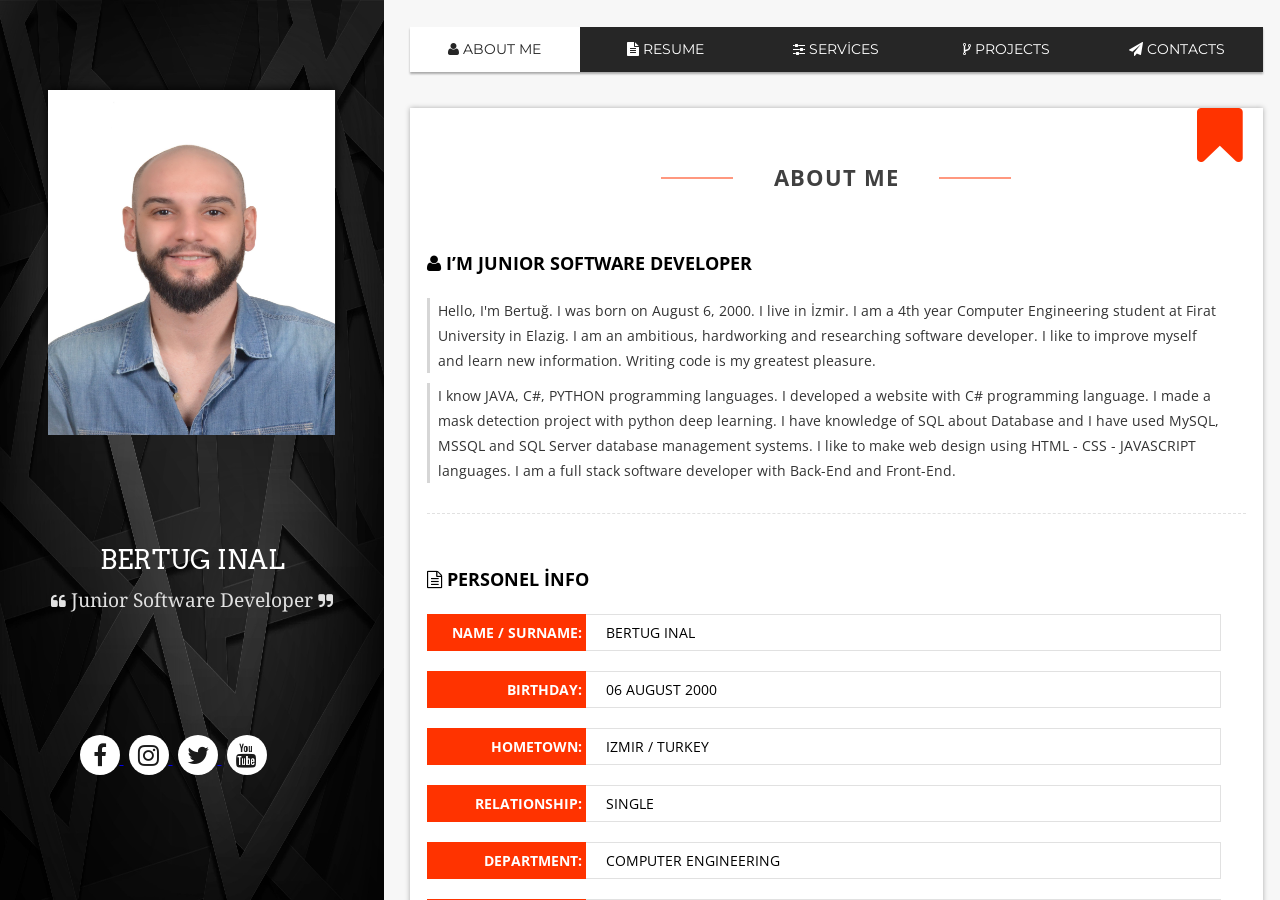
==== index.html @ f88b11f4 "Update index.html" ====
<!doctype html>
<html>
<head>
<meta name="viewport" content="width=device-width, initial-scale=1, maximum-scale=1" />
<meta charset="utf-8">
<title>.:: Bertuğ INAL ::.</title>
<link rel="stylesheet" type="text/css" href="css/reset.css">
<link rel="stylesheet" type="text/css" href="css/style.css">
<link rel="stylesheet" type="text/css" href="font/font-awesome-4.6.3/css/font-awesome.min.css">
<link href="https://fonts.googleapis.com/css?family=Arvo|Droid+Serif" rel="stylesheet">
<link href="https://fonts.googleapis.com/css?family=Montserrat|Open+Sans" rel="stylesheet">
<script src="js/jquery.js"></script>
<script src="js/tab.js"></script>
</head>
<body>
    
	<div id="left-screen">
    	<div class="left-rows1">
        	<div class="image">
            	<a href="https://github.com/bertuginal"><img src="img/bertuginal.JPG" alt="coder" width="99.5%" height="138%"></a>
                <div class="border-1"></div>
                <div class="border-2"></div>
                <div class="border-3"></div>
                <div class="border-4"></div>
            </div><!--image-->
        </div><!--left-rows1-->
        <div class="left-rows2">
        	<h1>BERTUG INAL</h1>
            <p><i class="fa fa-quote-left"></i> Junior Software Developer <i class="fa fa-quote-right"></i></p>
        </div><!--left-rows2-->
        
        <div class="left-rows3">
            <div class="social-center">
                <a target="_blank" href="https://www.facebook.com/bertug.inal.5"><i class="fa fa-facebook" aria-hidden="true" ></i> </a> 
                
                <a target="_blank" href="https://www.instagram.com/bertug_inal/"><i class="fa fa-instagram" aria-hidden="true" ></i> </a>
                
                <a target="_blank" href="https://twitter.com/bertug_inall?t=discDI9d6z6DDh65wDbqyg&s=08"><i class="fa fa-twitter" aria-hidden="true" ></i> </a>
                
                <a target="_blank" href="https://www.youtube.com/channel/UChsLvmuSIuTyA_w_Bscz9mQ"><i class="fa fa-youtube" aria-hidden="true" ></i> </a> 
                
            </div>
        </div><!--left-rows3-->
        
    </div><!--left-screen-->
    <div id="right-screen">
        <div class="tab-menu">
            <a href="#" title=""><i class="fa fa-user"></i> ABOUT ME</a>
            <a href="#" title=""><i class="fa fa-file-text"></i> RESUME</a>
            <a href="#" title=""><i class="fa fa-sliders"></i> SERVİCES</a>
            <a href="#" title=""><i class="fa fa-code-fork"></i> PROJECTS</a>
            <a href="#" title=""><i class="fa fa-paper-plane"></i> CONTACTS</a>
        </div><!--tab-menu-->
    	<div class="right-content">
        	<div id="tab-menu">
            
<!--*******************ABOUT ME***************************-->
                <div class="tabmenuContent">
                	<i class="fa fa-bookmark"></i>
                	<div class="about-title">
                    	<h1>ABOUT ME</h1>
                    </div><!--about-title-->
                    <div class="about-content">
                    	<div class="about-info">
                            <span><i class="fa fa-user"></i> I’M JUNIOR SOFTWARE DEVELOPER</span>
                            <p>Hello, I'm Bertuğ. I was born on August 6, 2000. I live in İzmir. I am a 4th year Computer Engineering student at Firat University in Elazig. I am an ambitious, hardworking and researching software developer. I like to improve myself and learn new information. Writing code is my greatest pleasure.</p>
                            
                            <p>I know JAVA, C#, PYTHON programming languages. I developed a website with C# programming language. I made a mask detection project with python deep learning. I have knowledge of SQL about Database and I have used MySQL, MSSQL and SQL Server database management systems. I like to make web design using HTML - CSS - JAVASCRIPT languages. I am a full stack software developer with Back-End and Front-End. </p>
						</div><!--about-info-->
                        
                        <div class="about-personel-info">
                        	<div class="personel-info">
                            	<span><i class="fa fa-file-text-o"></i> PERSONEL İNFO</span>
                            </div><!--personel-info-->
                            <div class="personel-table">
                                <table>
                                    <tr>
                                        <td>NAME / SURNAME:</td>
                                        <td>BERTUG INAL</td>
                                    </tr>
                                </table>
                                <table>
                                    <tr>
                                        <td>BIRTHDAY:</td>
                                        <td>06 AUGUST 2000</td>
                                    </tr>
                                </table>
                                <table>
                                    <tr>
                                        <td>HOMETOWN:</td>
                                        <td>IZMIR / TURKEY</td>
                                    </tr>
                                </table>
                                <table>
                                    <tr>
                                        <td>RELATIONSHIP:</td>
                                        <td>SINGLE</td>
                                    </tr>
                                </table>
                                <table>
                                    <tr>
                                        <td>DEPARTMENT:</td>
                                        <td>COMPUTER ENGINEERING</td>
                                    </tr>
                                </table>
                                <table>
                                     <tr>
                                        <td>NATIONALITY:</td>
                                        <td>T.C.</td>
                                    </tr>
                                </table>
                                <table>
                                    <tr>
                                        <td>MILITARY STATUS:</td>
                                        <td>DELAYED - 01/02/2028</td>
                                    </tr>
                                </table>
                            </div><!--personel-table-->
                        </div><!--about-personel-info-->
                        <div class="mySkills">
                        	<span><i class="fa fa-diamond"></i> MY SKILLS</span>
                            <ul>
                            	<li>JAVA
                                	<div class="skill">
                                    	<div class="skills-bg"></div>
                                    </div><!--skill1-->
                                </li>
                                
                                <li>ASP.NET CORE MVC - C#
                                <div class="skill">
                                    <div class="skills-bg2"></div>
                                    </div>
                                </li>
                                
                                <li>PYTHON
                                	<div class="skill">
                                    	<div class="skills-bg3"></div>
                                    </div><!--skill1-->
                                </li>
                                
                                <li>HTML - CSS - JAVASCRIPT
                                	<div class="skill">
                                    	<div class="skills-bg4"></div>
                                    </div><!--skill1-->
                                </li>
                                
                                <li>MSSQL - MYSQL - FIREBASE
                                	<div class="skill">
                                    	<div class="skills-bg5"></div>
                                    </div><!--skill1-->
                                </li>
                                <li>PHP
                                	<div class="skill">
                                    	<div class="skills-bg6"></div>
                                    </div><!--skill1-->
                                </li>
                                <li>UNITY 3D
                                	<div class="skill">
                                    	<div class="skills-bg7"></div>
                                    </div><!--skill1-->
                                </li>
                                <li>ANDROID
                                	<div class="skill">
                                    	<div class="skills-bg8"></div>
                                    </div><!--skill1-->
                                </li>
                                
                            </ul>
                        </div><!--mySkills-->
                        
                        <div class="myStats">
                        	<span><i class="fa fa-check-square-o"></i> MY STATS</span>
                            <div class="mystats-item">
                            	<i class="fa fa-thumbs-up"></i>
                                <span><b>10+</b> <br />
								projects done</span>
                            </div><!--mystats-item-->
                            <div class="mystats-item">
                            	<i class="fa fa-desktop"></i>
                                <span><b>150+</b> <br />
								hours coding</span>
                            </div><!--mystats-item-->
                            <div class="mystats-item">
                            	<i class="fa fa-code"></i>
                                <span><b>20+</b> <br />
								framework</span>
                            </div><!--mystats-item-->
                            <div class="mystats-item">
                            	<i class="fa fa-heart"></i>
                                <span><b style="font-size: 30px">∞</b> <br />
								good ideas</span>
                            </div><!--mystats-item-->
                        </div><!--myStats-->
                    </div><!--about-content-->
                </div><!--tabmenuContent 1-->
<!--*******************ABOUT ME***************************-->

<!--*******************RESUME*****************************--> 
                <div class="tabmenuContent">
                	<i class="fa fa-bookmark"></i>
                    <div class="about-title">
                    	<h1>RESUME</h1>
                    </div><!--about-title-->
                    <div class="resume-content">
                    	<div class="about-info-page">
                            <p>Currently, I'm  a 4th year Computer Engineering student at Firat University in Elazig. I will graduate in June 2022. After graduation, I want to work in a full stack company. </p> 
						</div><!--about-info-->
                        
                    	<span class="education-title">EDUCATION</span>
                    	<div class="resume-left-line">
                            <div class="article">
                            	<div class="resume-left-icon">
                            		<i class="fa fa-graduation-cap"></i>
                           		</div><!--resume-left-icon-->
                            	<h4>FIRAT UNIVERSITY</h4>
                                <span>2018 - 2022</span>
                                <p>I'm 4th years Computer Engineering student.</p>
                            </div><!--article-->
                            
                            <div class="article">
                            	<div class="resume-left-icon">
                            		<i class="fa fa-graduation-cap"></i>
                           		</div><!--resume-left-icon-->
                            	<h4>SINAV EDUVATIONAL INSTITUTIONS EDUCATIONAL HIGH SCHOOL</h4>
                                <span>2014 - 2018</span>
                                <p>I graduated from Sinav Educational Institutions High School.</p>
                            </div><!--article-->                         
                        </div><!--resume-left-line-->
                    </div><!--resume-content-->
                    
                    
                    <div class="resume-content">
                    	<span class="education-title">WORK EXPERIENCE</span>
                    	<div class="resume-left-line">
                            <div class="article">
                            	<div class="resume-left-icon">
                            		<i class="fa fa-briefcase"></i>
                           		</div><!--resume-left-icon-->
                            	<h4>MONOVI INFORMATION TECHNOLOGIES</h4>
                                <span>2021 - 2022</span>
                                <p>I was back-end software development on Asp.Net Core MVC technologies and MSSQL database management, front-end software development internship on HTML, CSS, JavaScript technologies at Monovi Information Technology. I created an education site called Incudemy.</p>
                            </div><!--article-->
			</div><!--resume-left-line-->
				
			<div class="resume-left-line">
			    <div class="article">
				<div class="resume-left-icon">
                            		<i class="fa fa-briefcase"></i>
                           		</div><!--resume-left-icon-->
                            	<h4>PORTAKAL</h4>
                                <span>2022 - 2023</span>
                                <p>Web site designer and SEO</p>
                            </div><!--article-->
                        </div><!--resume-left-line-->
                
                    <div class="mySkills">
                    	<span class="education-title">FOREIGN LANGUAGE</span>
                    	<div class="resume-left-line">
                            <div class="article">
                            	<div class="resume-left-icon">
                            		<i class="fa fa-language"></i>
                           		</div><!--resume-left-icon-->
                            	<ul>
                            	<li>TURKISH
                                	<div class="skill">
                                    	<div class="skills-bg9"></div>
                                    </div><!--skill1-->
                                </li>
                                  </ul>  
                            </div><!--article-->
                            <div class="article">
                            	<div class="resume-left-icon">
                            		<i class="fa fa-language"></i>
                           		</div><!--resume-left-icon-->
                            	<ul>
                            	<li>ENGLISH
                                	<div class="skill">
                                    	<div class="skills-bg10"></div>
                                    </div><!--skill1-->
                                </li>
                                  </ul>  
                            </div><!--article-->
                            
                            <div class="article">
                            	<div class="resume-left-icon">
                            		<i class="fa fa-language"></i>
                           		</div><!--resume-left-icon-->
                            	<ul>
                            	<li>GERMAN
                                	<div class="skill">
                                    	<div class="skills-bg11"></div>
                                    </div><!--skill1-->
                                </li>
                                  </ul>  
                            </div><!--article-->
                        </div><!--resume-left-line-->
                    </div><!--resume-content-->
                </div> 
            </div><!--tabmenuContent 2-->
<!--*******************RESUME*****************************-->               
 
<!--*******************SERVİCES***************************-->              
                <div class="tabmenuContent">
                	<i class="fa fa-bookmark"></i>
                    <div class="about-title">
                    	<h1>SERVICES</h1>
                    </div><!--about-title-->
                    <div class="resume-content">
                        <div class="about-info-page">
                                <p>The Services section shows the areas where I am interested in software, where I have worked and where I have developed projects.</p>
                            </div><!--about-info-->
                        
                        <div class="all-my-skill-items">
                            <br><br>
                            	<i class="fa fa-code" aria-hidden="true"></i>
                                <span>BACK-END DEVELOPER</span>
                            </div><!--all-my-skill-items-->
                        
                            <div class="all-my-skill-items">
                                <br><br>
                            	<i class="fa fa-html5" aria-hidden="true"></i>
                                <span>FRONT-END DEVELOPER</span>
                            </div><!--all-my-skill-items-->
                        
                            <div class="all-my-skill-items">
                                <br><br>
                            	<i class="fa fa-mobile" aria-hidden="true"></i>
                                <span>MOBILE APPLICATION</span>
                            </div><!--all-my-skill-items-->
                        
                            <div class="all-my-skill-items">
                                <br><br>
                            	<i class="fa fa-gamepad" aria-hidden="true"></i>
                                <span>GAME DEVELOPER</span>
                            </div><!--all-my-skill-items-->
                        
                            <div class="all-my-skill-items">
                                <br><br>
                            	<i class="fa fa-pie-chart" aria-hidden="true"></i>
                                <span>DATABASE MANAGEMENT</span>
                            </div><!--all-my-skill-items-->
                        
                            <div class="all-my-skill-items">
                                <br><br>
                            	<i class="fa fa-eye" aria-hidden="true"></i>
                                <span>MODEL DESIGN</span>
                            </div><!--all-my-skill-items-->
                        
                        </div><!--resume-content-->
                </div><!--tabmenuContent 3-->
<!--*******************SERVİCES***************************-->

<!--*******************PORTFOLİO**************************-->
                <div class="tabmenuContent">
               		<i class="fa fa-bookmark"></i>
                    <div class="about-title">
                    	<h1>PROJECTS</h1>
                    </div><!--about-title-->
                    <div class="resume-content">
                        <div class="about-info-page">
                                <p>All the projects I have done and developed are here. You can reach the GitHub link of my project by clicking the "LIVE DEMO" button. (under construction)</p>
                            </div><!--about-info-->
                        
                        <div class="portfolio-t-container">
                            <span class="portfolio-title">
                            	<i class="fa fa-code-fork"></i> DEEP LEARNING</span>
                            </div><!--portfolio-t-container-->
							<div class="port-applications">
                            	<div class="port-image">
                               		 <img src="img/Face-mask.gif" width="50" height="50" alt="web application">
                                     <div class="tags-1">#python</div><!--tags-1-->
                                     <div class="tags-2">#opencv</div><!--tags-2-->
                                     <div class="tags-3">#deep-learning</div><!--tags-3-->
                                </div><!--port-image-->
                                <div class="port-title">
                                	<h6>FACE MASK DETECTION</h6>
                                    <p>Face Mask Detection System using the concept of Deep Learning with OpenCV, Keras/TensorFlow to detect face masks in static images and real-time video streams.</p>
                                </div><!--port-title-->
                                <div class="port-bottom">
                                 <a href="https://github.com/bertuginal/Face-Mask-Detection">LIVE DEMO</a>
                                </div><!--port-bottom-->
                            </div><!--port-applications-->
                        
                        <div class="port-applications">
                            	<div class="port-image">
                               		 <img src="img/mobile-applications-1.jpg" width="50" height="100" alt="web application">
                                    <div class="tags-1">#ios</div><!--tags-1-->
                                     <div class="tags-2">#android</div><!--tags-2-->
                                     <div class="tags-3">#events</div><!--tags-3--> 
                                </div><!--port-image-->
                                <div class="port-title">
                                	<h6>NAME PROJECT</h6>
                                    <p>Lorem ipsum dolor sit amet, consectetur adipisicing elit. Dolore, consectetur, assumenda fugiat odit illo unde eum aspernatur harum doloribus recusandae.</p>
                                </div><!--port-title-->
                                <div class="port-bottom">
                                 <a href="#">LIVE DEMO</a>
                                </div><!--port-bottom-->
                            </div><!--port-applications-->
                        
                        <div class="portfolio-t-container">
                            <span class="portfolio-title">
                            	<i class="fa fa-globe"></i> WEB APPLICATION</span>
                            </div><!--portfolio-t-container-->
                            <div class="port-applications">
                            	<div class="port-image">
                               		 <img src="img/Incudemy-User-Register-Page.gif" width="50" height="50" alt="web application">
                                     <div class="tags-1">#C-Sharp</div><!--tags-1-->
                                     <div class="tags-2">#MySQL</div><!--tags-2-->
                                     <div class="tags-3">#Asp.Net Core MVC</div><!--tags-3-->
                                </div><!--port-image-->
                                <div class="port-title">
                                	<h6>INCUDEMY TRAINING USER REGISTER PAGE</h6>
                                    <p>It is a user registration page made using Asp.Net Core MVC and MySQL technologies, allowing users to register as an Instructor or Incudemist on the Incudemy education site.</p>
                                </div><!--port-title-->
                                <div class="port-bottom">
                                 <a href="https://github.com/bertuginal/Monovi-Incudemy-Register-Page">LIVE DEMO</a>
                                </div><!--port-bottom-->
                            </div><!--port-applications-->
                        
                            <div class="port-applications">
                            	<div class="port-image">
                               		 <img src="img/Carboon-Rent-A-Car.gif" width="50" height="100" alt="web application">
                                    <div class="tags-1">#Firebase</div><!--tags-1-->
                                     <div class="tags-2">#website</div><!--tags-2-->
                                     <div class="tags-3">#html-css-js</div><!--tags-3--> 
                                </div><!--port-image-->
                                <div class="port-title">
                                	<h6>CARBOON RENT A CAR WEBSITE</h6>
                                    <p>It is a site made by using Firebase database management system and HTML-CSS-JavaScript technologies, allowing customers to rent any vehicle they want.</p>
                                </div><!--port-title-->
                                <div class="port-bottom">
                                 <a href="https://github.com/bertuginal/Carboon-Rent-a-Car">LIVE DEMO</a>
                                </div><!--port-bottom-->
                            </div><!--port-applications-->
                        
                        </div><!--resume-content-->
                </div><!--tabmenuContent 4-->
<!--*******************PORTFOLİO**************************-->

<!--*******************CONTACTS***************************-->          
                <div class="tabmenuContent">
                	<i class="fa fa-bookmark"></i>
                    <div class="about-title">
                    	<h1>CONTACTS</h1>
                    </div><!--about-title-->
                    <div class="resume-content">
                        <div class="contact">
                        	<a href="mailto:bertuginal@yahoo.com"><i class="fa fa-envelope"></i></a><br />
                            <span>E-MAİL</span>
                            <p style="color: red">bertuginal@yahoo.com</p>
                        </div><!--contact-->
                        
                        <div class="contact">
                        	<a href="tel:(+90)5070383323"><i class="fa fa-phone-square"></i></a><br />
                            <span>TELEPHONE</span>
                            <p style="color: red">(+90) 507 038 33 23</p>
                        </div><!--contact-->
                        
                        <div class="contact">
                        	<a href="https://wa.me/905070383323"><i class="fa fa-whatsapp"></i></a><br />
                            <span>WHATSAPP</span>
                            <p style="color: red">(+90) 507 038 33 23</p>
                        </div><!--contact-->
                        
                        <div class="contact">
                        	<a href="https://www.linkedin.com/in/bertuğ-inal-1874781ab/"><i class="fa fa-linkedin"></i></a><br />
                            <span>LINKEDIN</span>
                            <p style="color: red">Bertuğ İNAL</p>
                        </div><!--contact-->
                        
                        
                        <div class="contact-form">
                        	<div class="form-title">
                            	<i class="fa fa-paper-plane"></i> <span>CONTACT FORM</span>
                            </div>	<!--form-title-->
                            <div class="form-container">
                            	<form action="https://formspree.io/f/mlezzkza" method="POST" name="form">
                                <div class="contact-row1">
                                	<input type="text" name="Name" required autocomplete="off" placeholder="Name..." />
                                </div><!--contact-row1-->
                                <div class="contact-row2">
                                	<input type="text" name="Surname" required autocomplete="off" placeholder="Surname..."/>
                                </div><!--contact-row2-->
                                <div class="contact-row3">
                                	<input type="email" name="E-mail" required autocomplete="off" placeholder="E-mail..."/>
                                </div><!--contact-row3-->
                                <div class="contact-row4">
                                	<select required name="Subject">
                                        <option value="Choose" disabled selected>Choose...</option>
                                        <option value="Question">Question</option>
                                        <option value="Complaint">Complaint</option>
                                        <option value="Others">Others</option>
									</select>
                                
                                </div><!--contact-row4-->
                                <div class="contact-row5">
                                	<textarea cols="0" rows="0" name="Message" placeholder="Message..."></textarea>
                                </div><!--contact-row5-->
                                <input class="send-del-button" type="reset" value="DELETE" />
                                <input style="background-color: green" class="send-del-button" type="submit" value="SEND"/>
                                </form>
                            </div><!--form-container-->
                        </div><!--contact-form-->
                        
                        <div class="maps">
                        <div class="about-personel-info">
                            <div class="personel-table">
                                <table>
                                    <tr>
                                        <td>HOME ADDRESS:</td>
                                        <td>MURATBEY MAHALLESI HALUK ALPSU BULVARI NO:29 KAT:1 TORBALI/IZMIR/TURKEY</td>
                                    </tr>
                                </table>
                        	<iframe src="https://www.google.com/maps/d/u/0/embed?mid=1yaAt06F2KFpNt7auiyFsczLB2YSTqro&ehbc=2E312F" width="100%" height="400" frameborder="0" style="border:0" allowfullscreen></iframe>
                                </div><!--personel-table-->
                        </div><!--about-personel-info-->
                        </div><!--maps-->
                        </div><!--resume-content-->
                </div><!--tabmenuContent 5-->
                
<!--*******************CONTACTS***************************-->
            
            </div><!--tab-menu-->
        </div><!--right-content-->
        <div class="footer">
        	<span>Copyright © 2022  - <a href="https://github.com/bertuginal" target="_blank" >bertuginal</a></span>
        </div><!--footer-->
    </div><!--right-screen-->
</body>
</html>
---- css/style.css ----
@charset "utf-8";
/* CSS Document */

#left-screen{
	clear:both;
	float:left;
	width:30%;
	height:100vh;
	background:url(../img/coder-bg.jpg) no-repeat top left;
	background-size:100% 100%;
	}
#right-screen{
	float:left;
	width:68%;
	padding-left:2%;
	height:97vh;
	padding-top:3vh;
	background:#F7F7F7;
	overflow-y: scroll;
	overflow-x: hidden;
	}
/*left-rows*/
.left-rows1{
	clear:both;
	float:left;
	width:100%;
	height:60vh;
	}
.left-rows2{
	float:left;
	width:100%;
	height:20vh;
	}
.left-rows3{
	float:left;
	width:100%;
	height:20vh;
	background:;
	}
/*lef-img*/


/*left-text*/
.image{
	position:relative;
	width:75%;
	height:250px;
	margin:auto;
	margin-top:10vh;
	box-shadow: 0 0 10px #000;
	}
.border-1, .border-2, .border-3, .border-4{
	position:absolute;
	top:1%;
	left:0;
	transition:all ease-in-out 300ms; 
	}
.border-1{
	width:0%;
	height:2px;
	margin:auto;
	left:5%;
	background:#ff3300;
	opacity:0;
	}
.border-2{
	width:0%;
	height:2px;
	margin:auto;
	left:5%;
	top:136%;
	background:#ff3300;
	opacity:0;
	}
.border-3{
	width:0.5%;
	height:0%;
	margin:auto;
	left:1%;
	top:5%;
	background:#ff3300;
	opacity:0;
	}
.border-4{
	width:0.5%;
	height:0%;
	margin:auto;
	left:98%;
	top:5%;
	background:#ff3300;
	opacity:0;
	}
.image:hover .border-1, .image:hover .border-2{
	width:90%;
	opacity:0.7;
	}
.image:hover .border-3, .image:hover .border-4{
	height:130%;
	opacity:0.7;
	}
.left-rows2 h1 {
	font-size:1.6em;
	color:#fff;
	text-align:center;
	font-family: 'Arvo', serif;
	line-height:40px;
	}
.left-rows2 p {
	font-family: 'Droid Serif', serif;	
	font-size:1.2em;
	line-height:40px;
	text-align:center;
	color:#e1e1e1;
	}

/*left social icons*/
.social-center {
	width:235px;
	margin:auto;
	margin-top:15px;
	}
.fa-quote-left, .fa-quote-right {
	font-size:16px !important;
	font-weight:lighter;
	}
.fa-facebook, .fa-twitter, .fa-google-plus, .fa-github-alt, .fa-linkedin, .fa-instagram, .fa-youtube {
	color:#1a1a1a;
	background:#fff;
	font-size:1.5em !important;
	width:40px;
	height:40px;
	line-height:40px !important;
	text-align:center;
	border-radius:100%;
	margin-left:5px;
	transition:all ease-in-out 300ms;
	}
.fa-facebook:hover, .fa-twitter:hover, .fa-google-plus:hover, .fa-github-alt:hover, .fa-instagram:hover, .fa-youtube:hover {
	color:#fff;
	background:#ff3300;
	cursor:pointer;
	}
/*----------Right content---------*/	
.right-content{
	clear:both;
	float:left;
	width:98%;
	height:auto;
	min-height:50px;
	background:#FFF;
	margin-top:4vh;
	box-shadow: 0 0 5px #AAAAAA;
	}
.tabmenuContent{
	position:relative;
	clear:both;
	float:left;
	width:100%;
	height:auto;
	min-height:500px;
	}
.tab-menu {
	width:98%;
	/*max-width:895px;*/
	height:auto;
	min-height:45px;
	background:#262626;
	box-shadow: 0 2px 2px #AAAAAA;
	/*position:fixed;
	z-index:999999;
	top:0;*/
	}	
.tab-menu a {
	display:block;
	height:45px;
	float:left;
	width:20%;
	line-height:45px;
	color:#fff;
	text-decoration:none;
	text-align:center;
	font-family: 'Montserrat', sans-serif;
	font-size:14px;
	transition:all ease-in-out 300ms;
	}
.tab-menu a:hover {
	background: #fff;
	color:#262626;
	}
.aktif {
	background: #fff;
	color:#262626 !important;
	}
/*---ABOUT SETTİNGS*/
.fa-bookmark{
	position:absolute;
	right:20px;
	top:-5px;;
	font-size:4em !important;
	color:#ff3300;
	}
.about-title{
	clear:both;
	float:left;
	width:100%;
	height:auto;
	min-height:130px;
	}
.about-title h1{
	display:block;
	position:relative;
	width:350px;;
	height:140px;
	text-align:center;
	line-height:140px;
	font-family: 'Open Sans', sans-serif;
	font-size:1.4em;
	letter-spacing:1px;
	margin:auto;
	color:#404040;
	font-weight:bolder;
	}
.about-title h1:before, .about-title h1:after{
	content: "";
    display: block;
    width: 4.5rem;
    height: 1px;
    background-color: #C5CAE9;
    position: absolute;
    top: 50%;
    -webkit-transform: translate(0, -50%);
    transform: translate(0, -50%);
	background:#ff3300;
	}
.about-title h1:after{
	right: 0px;
	}
/*about content*/
.about-content {
	clear:both;
	float:left;
	width:98%;
	padding-left:2%;
	height:auto;
	min-height:50px;
	}
.about-info{
	clear:both;
	float:left;
	width:98%;
	height:auto;
	min-height:100px;
	padding-bottom:20px; 
	margin-bottom:50px;
	border-bottom: 1px dashed #e1e1e1;
	}
.about-content .about-info span, .about-personel-info span, .mySkills span, .myStats span{
	display:block;
	width:340px;
	height:30px;
	line-height:30px;
	margin-bottom:20px;
	font-family: 'Open Sans', sans-serif;
	font-weight:bold;
	font-size:18px;
	}
.about-content .about-info p {
	display:block;
	width:96%;
	height:auto;
	min-height:30px;
	border-left:3px solid #D6D6D6;
	padding-left:1%;
	margin-bottom:10px;
	font-family: 'Open Sans', sans-serif;
	font-size:14px;
	line-height:25px;
	color:#333;
	}
/*personel info*/
.personel-info, .personel-table {
	clear:both;
	float:left;
	width:98%;
	height:auto;
	}
.personel-table {
	margin-bottom:30px;
	}
.personel-table table{
	width:97%;
	margin-bottom:20px;
	}
.personel-table table tr td{
	border:1px solid #e1e1e1;
	height:35px;
	text-align:left;
	line-height:35px;
	font-family: 'Open Sans', sans-serif;
	font-size:14px;
	padding-left:20px;
	transition:all ease-in-out 300ms;
	}
.personel-table table tr:hover td:last-child{
	background:#ff3300;
	color:#fff;
	cursor:pointer;
	}
.personel-table table tr td:first-child{
	width:20%;
	text-align:right !important;
	font-weight:bold;
	padding:0 !important;
	background:#ff3300;
	color:#fff;
	padding-right:3px !important;
	border-color:#ff3300;
	}
/*MY SKILLS*/
.mySkills {
	clear:both;
	float:left;
	width:97%;
	height:auto;
	min-height:50px;
	margin-bottom:30px;
	margin-top:50px;
	border-bottom: 1px dashed #e1e1e1;
	}
.mySkills ul li {
	width:100%;
	height:auto;
	min-height:50px;
	font-family: 'Open Sans', sans-serif;
	font-weight:bold;
	font-size:14px;
	}
.skill {
	clear:both;
	float:left;
	width:97%;
	height:10px;
	margin-top:10px;
	background:#EAEAEA;
	border:1px solid #e1e1e1;
	margin-bottom:20px;
	}
.skills-bg, .skills-bg1, .skills-bg2, .skills-bg3, .skills-bg4, .skills-bg5,  .skills-bg6, .skills-bg7, .skills-bg8, .skills-bg9, .skills-bg10, .skills-bg11{
	clear:both;
	float:left;
	background:#ff3300;
	height:10px;
	}
.skills-bg{
	width:60%;
	}
.skills-bg1{
	width:50%;
	}
.skills-bg2{
	width:70%;
	}
.skills-bg3{
	width:80%;
	}
.skills-bg4{
	width:85%;
	}
.skills-bg5{
	width:70%;
	}
.skills-bg6{
	width:20%;
	}
.skills-bg7{
	width:30%;
	}
.skills-bg8{
	width:20%;
	}
.skills-bg9{
	width:100%;
	}
.skills-bg10{
	width:60%;
	}
.skills-bg11{
	width:15%;
	}
/*----mystats---*/
.myStats{
	clear:both;
	float:left;
	width:98%;
	height:auto;
	min-height:50px;
	padding-bottom:30px;
	margin-bottom:20px;
	}
.mystats-item {
	float:left;
	width:25%;
	height:auto;
	min-height:80px;
	}
.mystats-item .fa-thumbs-up, .mystats-item .fa-heart, .mystats-item .fa-desktop, .mystats-item .fa-code{
	float:left;
	font-size:2em !important;
	color:#f00;
	margin-right:10px;
	line-height:50px;
	}
.mystats-item span{
	font-family: 'Open Sans', sans-serif;
	font-size:14px;
	line-height:25px;
	color:#5B5B5B;
	}
.mystats-item b{
	font-weight:bolder;
	font-size:16px;
	color:#000;
	}
/*<!--RESUME  CSS START-->*/
.resume-content{
	clear:both;
	float:left;
	width:98%;
	height:auto;
	min-height:300px;
	padding-left:2%;
	margin-bottom:30px;
	}
.about-info-page{
	clear:both;
	float:left;
	border-bottom: 1px dashed #e1e1e1;
	padding-bottom:30px;
	padding-left:10px;
	margin-bottom:50px;
	}
.about-info-page p{
	width:90%;
	height:auto;
	min-height:50px;
	border-left:3px solid #ff3300;
	padding-left:10px;
	font-family: 'Open Sans', sans-serif;
	font-size:14px;
	line-height:23px;
	color:#5B5B5B;
	}
.education-title{
	position:relative;
	font-family: 'Open Sans', sans-serif;
	font-size:18px;
	line-height:20px;
	font-weight:bold;
	margin-bottom:10px;
	float:left;
	padding-bottom:4px;
	}
.education-title:before {
	content:"";
	display:block;
	width:50%;
	height:3px;
	background:#ff3300;
	position:absolute;
	left:0;
	bottom:0;
	}
.resume-left-line{
	clear:both;
	float:left;
	width:99%;
	height:auto;
	min-height:75px;
	border-left: 0px solid #f2f2f2;
	margin-bottom:50px;
	}
.article{
	position:relative;
	clear:both;
	float:left;
	width:90%;
	height:auto;
	min-height:75px;
	margin-left:5%;
	border:1px solid #f2f2f2;
	margin-top:30px;
	background:#FFF;
	z-index:99;
	padding:10px;
	box-shadow: 0 0 10px #f2f2f2;
	}
.article:before {
	content:"";
	display:block;
	width:6%;
	height:2px;
	background:#f2f2f2;
	position:absolute;
	left:-6%;
	top:50%;
	z-index:-99;
	}
.article:hover .fa-graduation-cap,.article:hover  .fa-briefcase, .article:hover .fa-language{
	color:red;
	}
.resume-left-icon{
	position:absolute;
	left:-7%;
	top:40%;
	}
.resume-left-icon .fa-graduation-cap, .resume-left-icon  .fa-briefcase, .resume-left-icon  .fa-language{
	font-size:1.6em !important;
	color:#3F3F3F;
	background:#fff;
	border-radius:100%;
	transition:all ease-in-out 300ms;
	}

.article h4, .article span, .article p{
	font-family: 'Open Sans', sans-serif;
	font-size:14px;
	line-height:20px;
	margin-bottom:8px;
	}
.article h4{
	font-size:16px;
	font-weight:bold;
	}
.article span{
	color:#F81616;
	font-weight:bold;
	}
.article p{
	color:#555;
	}
/*<!--SERVİCES  CSS-->*/
.all-skill-title{
	clear:both;
	float:left;
	width:100%;
	height:auto;
	min-height:100px;
	}
.all-my-skill {
	position:relative;
	font-family: 'Open Sans', sans-serif;
	font-size:18px;
	line-height:20px;
	font-weight:bold;
	margin-bottom:10px;
	padding-bottom:4px;
	}	
.all-my-skill:before {
	content:"";
	display:block;
	width:50%;
	height:3px;
	background:#ff3300;
	position:absolute;
	left:0;
	bottom:0;
	}
.all-my-skill-items {
	float:left;
	width:45%;
	margin-left:2.5%;
	height:auto;
	min-height:215px;
	background:#e62e00;
	margin-right:2.5%;
	margin-bottom:5%;
	text-align:center;
	box-shadow:0 0 5px #000;
	padding-top:15px;
	}
.all-my-skill-items .fa-eye, .all-my-skill-items .fa-pie-chart, .all-my-skill-items .fa-mobile, .all-my-skill-items .fa-html5,.all-my-skill-items .fa-code,.all-my-skill-items .fa-cogs, .all-my-skill-items .fa-gamepad{
	display:block;
	font-size:5em;
	color:#fff;
	margin-bottom:10px;
	}
.all-my-skill-items .fa-html5, .all-my-skill-items .fa-pie-chart,.all-my-skill-items .fa-code,.all-my-skill-items .fa-cogs, .all-my-skill-items .fa-gamepad {
	font-size:4em !important;
	margin-top:10px !important;
	}
.all-my-skill-items span{
	color:#fff;
	font-family: 'Open Sans', sans-serif;
	font-size:20px;
	line-height:20px;
	}
.all-my-skill-items p{
	color:#fff;
	font-family: 'Open Sans', sans-serif;
	font-size:14px;
	line-height:20px;
	width:90%;
	margin:auto;
	margin-top:20px;
	}
/*<!--PORTFOLİO CSS-->*/
.portfolio-title, .portfolio-title-mb{
	font-family: 'Open Sans', sans-serif;
	font-size:20px;
	line-height:20px;
	font-weight:bold;
	margin-bottom:10px;
	float:left;
	}
.portfolio-title-mb{
	margin-top:50px;
	margin-bottom:20px;
	}
.portfolio-title .fa-globe, .portfolio-title .fa-code-fork{
	font-size:1.2em;
	color:#009;
	}
.portfolio-t-container{
	clear:both;
	float:left;
	width:100%;
	height:auto;
	min-height:50px;
	}
.port-applications{
	position:relative;
	float:left;
	width:46%;
	height:auto;
	min-height:270px;
	margin-right:2%;
	margin-bottom:5%;
	text-align:center;
	box-shadow:0 0 5px #D4D4D4;
	}
.port-image{
	position:relative;
	clear:both;
	float:left;
	width:100%;
	height:auto;
	min-height:200px;
	}
.port-image img {
	min-width:100%;
	height:100%;
	max-width:480px;
	max-height:320px;
	-webkit-filter: grayscale(100%);
  	filter: grayscale(100%);
	transition:ease-in-out 300ms;
	}
.port-image img:hover{
  -webkit-filter: grayscale(0%);
  filter: grayscale(0%);
  cursor:pointer;
}
.port-image .tags-1, .port-image .tags-2, .port-image .tags-3{
	position:absolute;
	top:0;
	left:0;
	min-width:80px;
	height:30px;
	background:#0066ff;
	color:#fff;
	line-height:30px;
	font-family: 'Open Sans', sans-serif;
	font-size:13px;
	}
.port-image .tags-2 {
	left:85px;
	background:#e600ac;
	}
.port-image .tags-3 {
	left:170px;
	background:#009900;
	}
.port-title{
	float:left;
	width:100%;
	height:auto;
	min-height:100px;
	}
.port-title h6{
	position:relative;
	font-family: 'Open Sans', sans-serif;
	font-size:18px;
	font-weight:bold;
	line-height:50px;
	}
.port-title p{
	font-family: 'Open Sans', sans-serif;
	font-size:14px;
	line-height:25px;
	}
.port-bottom{
	float:left;
	width:100%;
	height:auto;
	min-height:50px;
	padding-top:10px;
	}
.port-bottom a {
	position:relative;
	display:block;
	width:50%;
	height:auto;
	min-height:40px;
	line-height:40px;
	background:#ff3300;
	color:#fff;
	margin:auto;
	text-decoration:none;
	border-radius:5px;
	}
.port-bottom a:before {
	position:absolute;
	top:-50%;
	left:0;
	content:"";
	display:block;
	width:100%;
	height:auto;
	min-height:40px;
	background:rgba(255,255,255,0.2);
	border-radius:5px;
	transition:all ease-in-out 300ms;
	}
.port-bottom a:hover:before{
	top:50%;
	}
/*<!--contact page css-->*/
.contact{
	float:left;
	width:15%;
	height:auto;
	min-height:100px;
	margin-right:3%;
	margin-left:3%;
	text-align:center;
	border:1px dashed #e1e1e1;
	padding:8px;
	}
.contact .fa-envelope,.contact .fa-whatsapp,.contact .fa-skype,.contact .fa-phone-square, .contact .fa-linkedin {
	font-size:2.3em !important;
	color:#262626;
	}
.contact span{
	clear:both;
	color:#1a1a1a;
	font-family: 'Open Sans', sans-serif;
	font-size:15px;
	font-weight:bold;
	line-height:30px;
	}
.contact p{
	color:#1a1a1a;
	font-family: 'Open Sans', sans-serif;
	font-size:14px;
	}
.maps{
	clear:both;
	float:left;
	width:98%;
	height:auto;
	min-height:400px;
	margin-top:50px;
	}
.contact-form{
	clear:both;
	float:left;
	width:98%;
	height:auto;
	min-height:400px;
	margin-top:75px;
	}
.contact-form .fa-paper-plane{
	font-size:1.2em;
	color:#009;
	}
.contact-form span{
	font-family: 'Open Sans', sans-serif;
	font-size:18px;
	font-weight:bolder;
	}
.form-container{
	clear:both;
	float:left;
	width:100%;
	height:auto;
	min-height:50px;
	margin-top:30px;
	}
.contact-row1, .contact-row2, .contact-row3, .contact-row4, .contact-row5{
	float:left;
	width:40%;
	height:auto;
	min-height:35px;
	border-bottom:1px solid #BBB;
	margin-bottom:30px;
	}
.contact-row2, .contact-row4{
	float:right !important;
	}
.contact-row3, .contact-row5{
	clear:both;
	float:left;
	}
.contact-row5{
	width:100% !important;
	}
.contact-form input {
	display:block;
	width:98%;
	height:auto;
	min-height:35px;
	color:#000;
	outline:none;
	border:none;
	padding-left:1%;
	padding-right: 1%;
	}
.contact-form select {
	display:block;
	width:100%;
	height:auto;
	min-height:35px;
	color:#000;
	outline:none;
	border:none;
	padding-left:1%;
	padding-right: 1%;
	}
.contact-row5 textarea{
	display:block;
	width:100%;
	height:auto;
	min-height:75px;
	outline:none;
	border:none;
	resize:none;
	}
.send-del-button {
	width:100px !important;
	float:left;
	margin:auto;
	margin-right:30px;
	background:#ff3300;
	color:#fff !important;
	font-family: 'Open Sans', sans-serif;
	font-size:15px;
	font-weight:bold;
	}
.send-del-button:hover {
	cursor:pointer;
	}
/*-------footer settings------*/
.footer {
	clear:both;
	float:left;
	width:100%;
	height:auto;
	min-height:50px;
	margin-top:20px;
	text-align:center;
	}
.footer span, .footer a {
	font-size: 13px;
	color:#A4A4A4;
	font-family: 'Montserrat', sans-serif;
	text-decoration:none;
	}
@media screen and (max-width:960px) {
	#left-screen{
	clear:both;
	float:left;
	width:100%;
	height:100vh;
	}
#right-screen{
	clear:both;
	float:left;
	width:100%;
	padding-left:0;
	height:auto;
	min-height:50px;
	padding-top:3vh;
	background:#F7F7F7;
	overflow-y: hidden;
	overflow-x: hidden;
	}
.social-center {
	width:200px;
	margin:auto;
	margin-top:10px;
	}
.fa-facebook, .fa-twitter, .fa-google-plus, .fa-github-alt, .fa-linkedin, .fa-instagram, .fa-youtube {
	font-size:1.5em !important;
	width:40px;
	height:40px;
	line-height:40px !important;
	}
.image{
	width:230px;
	height:230px;
	}
.left-rows2 p {
	font-size:1em;
	}
.tab-menu {
	overflow:hidden;
	}
.all-my-skill-items {
	width:95%;
	}
.port-applications{
	width:98%;
	}
.contact{
	margin-right:2%;
	margin-left:2%;
	}
.contact{
	float:left;
	width:17%;
	height:auto;
	min-height:100px;
	margin-right:2%;
	margin-left:2%;
	text-align:center;
	border:1px dashed #e1e1e1;
	padding:8px;
	}
}
@media screen and (max-width:479px){
.about-title h1{
	width:230px;;
	}
.about-title h1:before, .about-title h1:after{
    width: 2.5rem;
	}
.fa-bookmark{
	top:-3px;;
	font-size:3em !important;
	}
.about-content .about-info span, .about-personel-info span, .mySkills span, .myStats span{
	font-size:16px;
	}
.about-content .about-info p {
	font-size:14px;
	line-height:22px;
	}	
.mystats-item {
	width:50%;
	}
.mystats-item .fa-thumbs-up, .mystats-item .fa-heart, .mystats-item .fa-desktop, .mystats-item .fa-code{
	font-size:1.6em !important;
	}
.mystats-item span{
	font-size:13px;
	}
.mystats-item b{
	font-size:13px;
	}
.port-image .tags-1, .port-image .tags-2, .port-image .tags-3{
	min-width:50px;
	}
.port-image .tags-2 {
	left:55px;
	}
.port-image .tags-3 {
	left:125px;
	}
.port-title h6{
	font-size:18px;
	font-weight:bold;
	line-height:30px;
	}
.port-title p{
	font-size:14px;
	line-height:20px;
	}
.port-bottom{
	float:left;
	width:100%;
	padding-top:10px;
	}
.contact:nth-child(3){
	clear:both;
	float:left;
	}
.contact{
	width:42%;
	margin:0;
	margin-bottom:10px;
	}
.contact span{
	font-size:14px;
	}
.contact p{
	font-size:13px;
	}
.contact .fa-envelope,.contact .fa-whatsapp,.contact .fa-skype,.contact .fa-phone-square, .contact .fa-linkedin{
	font-size:2em !important;
	}
.maps{
	max-height:300px;
	}
	}
@media screen and (max-height:350px){
.image{
	position:relative;
	width:40%;
	height:130px !important;
	margin:auto;
	margin-top:10vh;
	box-shadow: 0 0 10px #000;
	}	
	}
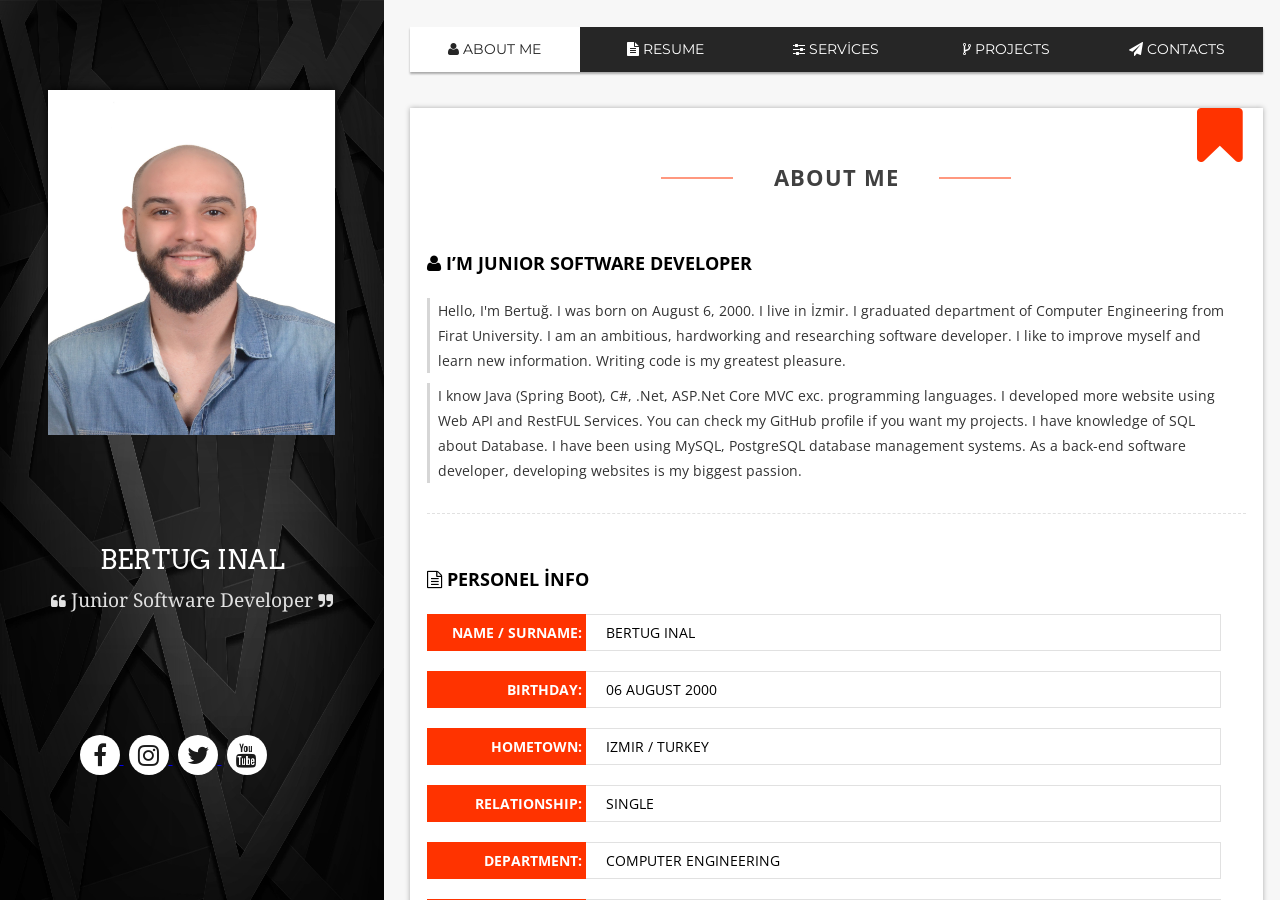
==== commit f8c7f24a: "Update index.html" ====
--- a/index.html
+++ b/index.html
@@ -63,9 +63,9 @@
                     <div class="about-content">
                     	<div class="about-info">
                             <span><i class="fa fa-user"></i> I’M JUNIOR SOFTWARE DEVELOPER</span>
-                            <p>Hello, I'm Bertuğ. I was born on August 6, 2000. I live in İzmir. I am a 4th year Computer Engineering student at Firat University in Elazig. I am an ambitious, hardworking and researching software developer. I like to improve myself and learn new information. Writing code is my greatest pleasure.</p>
-                            
-                            <p>I know JAVA, C#, PYTHON programming languages. I developed a website with C# programming language. I made a mask detection project with python deep learning. I have knowledge of SQL about Database and I have used MySQL, MSSQL and SQL Server database management systems. I like to make web design using HTML - CSS - JAVASCRIPT languages. I am a full stack software developer with Back-End and Front-End. </p>
+                            <p>Hello, I'm Bertuğ. I was born on August 6, 2000. I live in İzmir. I graduated department of Computer Engineering from Firat University. I am an ambitious, hardworking and researching software developer. I like to improve myself and learn new information. Writing code is my greatest pleasure.</p>
+                            
+                            <p>I know Java (Spring Boot), C#, .Net, ASP.Net Core MVC exc. programming languages. I developed more website using Web API and RestFUL Services. You can check my GitHub profile if you want my projects. I have knowledge of SQL about Database. I have been using MySQL, PostgreSQL database management systems. As a back-end software developer, developing websites is my biggest passion. </p>
 						</div><!--about-info-->
                         
                         <div class="about-personel-info">
@@ -112,7 +112,7 @@
                                 <table>
                                     <tr>
                                         <td>MILITARY STATUS:</td>
-                                        <td>DELAYED - 01/02/2028</td>
+                                        <td>DELAYED - 07/09/2025</td>
                                     </tr>
                                 </table>
                             </div><!--personel-table-->
@@ -120,46 +120,46 @@
                         <div class="mySkills">
                         	<span><i class="fa fa-diamond"></i> MY SKILLS</span>
                             <ul>
-                            	<li>JAVA
+                            	<li>JAVA (SPRING BOOT)
                                 	<div class="skill">
                                     	<div class="skills-bg"></div>
                                     </div><!--skill1-->
                                 </li>
                                 
-                                <li>ASP.NET CORE MVC - C#
+                                <li>ASP.NET CORE MVC
                                 <div class="skill">
                                     <div class="skills-bg2"></div>
                                     </div>
                                 </li>
                                 
-                                <li>PYTHON
+                                <li>.NET CORE
                                 	<div class="skill">
                                     	<div class="skills-bg3"></div>
                                     </div><!--skill1-->
                                 </li>
                                 
-                                <li>HTML - CSS - JAVASCRIPT
+                                <li>ENTITY FRAMEWORK
                                 	<div class="skill">
                                     	<div class="skills-bg4"></div>
                                     </div><!--skill1-->
                                 </li>
                                 
-                                <li>MSSQL - MYSQL - FIREBASE
+                                <li>WEB API & REST SERVICE
                                 	<div class="skill">
                                     	<div class="skills-bg5"></div>
                                     </div><!--skill1-->
                                 </li>
-                                <li>PHP
+                                <li>POSTGRESQL & MYSQL
                                 	<div class="skill">
                                     	<div class="skills-bg6"></div>
                                     </div><!--skill1-->
                                 </li>
-                                <li>UNITY 3D
+                                <li>NODE.JS
                                 	<div class="skill">
                                     	<div class="skills-bg7"></div>
                                     </div><!--skill1-->
                                 </li>
-                                <li>ANDROID
+                                <li>WORDPRESS & SEO
                                 	<div class="skill">
                                     	<div class="skills-bg8"></div>
                                     </div><!--skill1-->
@@ -172,7 +172,7 @@
                         	<span><i class="fa fa-check-square-o"></i> MY STATS</span>
                             <div class="mystats-item">
                             	<i class="fa fa-thumbs-up"></i>
-                                <span><b>10+</b> <br />
+                                <span><b>15+</b> <br />
 								projects done</span>
                             </div><!--mystats-item-->
                             <div class="mystats-item">
@@ -203,7 +203,7 @@
                     </div><!--about-title-->
                     <div class="resume-content">
                     	<div class="about-info-page">
-                            <p>Currently, I'm  a 4th year Computer Engineering student at Firat University in Elazig. I will graduate in June 2022. After graduation, I want to work in a full stack company. </p> 
+                            <p>I graduated department of Computer Engineering from Firat University in September 2023. I have worked software companies as a internship. </p> 
 						</div><!--about-info-->
                         
                     	<span class="education-title">EDUCATION</span>
@@ -213,8 +213,10 @@
                             		<i class="fa fa-graduation-cap"></i>
                            		</div><!--resume-left-icon-->
                             	<h4>FIRAT UNIVERSITY</h4>
-                                <span>2018 - 2022</span>
-                                <p>I'm 4th years Computer Engineering student.</p>
+                                <span>2018 - 2023</span>
+                                <br />                              
+                                <br />
+                                <p>I graduated department of Computer Engineering.</p>
                             </div><!--article-->
                             
                             <div class="article">
@@ -223,6 +225,8 @@
                            		</div><!--resume-left-icon-->
                             	<h4>SINAV EDUVATIONAL INSTITUTIONS EDUCATIONAL HIGH SCHOOL</h4>
                                 <span>2014 - 2018</span>
+                                <br />                             
+                                <br />
                                 <p>I graduated from Sinav Educational Institutions High School.</p>
                             </div><!--article-->                         
                         </div><!--resume-left-line-->
@@ -232,25 +236,48 @@
                     <div class="resume-content">
                     	<span class="education-title">WORK EXPERIENCE</span>
                     	<div class="resume-left-line">
+                            
                             <div class="article">
                             	<div class="resume-left-icon">
                             		<i class="fa fa-briefcase"></i>
-                           		</div><!--resume-left-icon-->
-                            	<h4>MONOVI INFORMATION TECHNOLOGIES</h4>
-                                <span>2021 - 2022</span>
-                                <p>I was back-end software development on Asp.Net Core MVC technologies and MSSQL database management, front-end software development internship on HTML, CSS, JavaScript technologies at Monovi Information Technology. I created an education site called Incudemy.</p>
-                            </div><!--article-->
-			</div><!--resume-left-line-->
+                           		</div><!--resume-left-icon--> 
+                                <p style="text-align: right; color: red">Jul 2023 - Aug 2023</p>
+                            	<h4>SOFTWARE DEVELOPMENT - INTERNSHIP </h4>                            
+                                <span style="color: blue">ETIYA INFORMATION TECHNOLOGIES</span>                   
+                                <br />
+                                <br />
+                                <p>I worked in the back-end area of the E-Commerce site by writing MicroService in the Java programming language using the Spring Boot framework.</p>                                
+                                <p>I sent a request to the server and received a response using JSON in Postman. </p>
+                                <p>I performed CRUD operations such as creating, updating and deleting data in the PostgreSQL database management system, as well as data extraction and data saving operations with SQL queries. </p>                                  
+                                    
+                            </div><!--article-->
+                            
+                            <div class="article">
+                            	<div class="resume-left-icon">
+                            		<i class="fa fa-briefcase"></i>
+                           		</div><!--resume-left-icon-->
+                            	<p style="text-align: right; color: red">Dec 2022 - Mar 2023</p>
+                            	<h4>WEBSITE DESIGNER </h4>                            
+                                <span style="color: blue">PORTAKAL DIGITAL SOLUTIONS</span>
+                                <br />
+                                <br />
+                                <p>I have designed many websites using the Wordpress management system and Elementor structure. </p>
+                                <p>By writing many articles with Search Engine Optimization (SEO), I made it possible for the websites I created to be visible at the top of Google. </p>
+                            </div><!--article-->
 				
-			<div class="resume-left-line">
-			    <div class="article">
-				<div class="resume-left-icon">
+			                 <div class="article">
+				                <div class="resume-left-icon">
                             		<i class="fa fa-briefcase"></i>
                            		</div><!--resume-left-icon-->
-                            	<h4>PORTAKAL</h4>
-                                <span>2022 - 2023</span>
-                                <p>Web site designer and SEO</p>
-                            </div><!--article-->
+                            	<p style="text-align: right; color: red">Jun 2021 - Aug 2021</p>
+                            	<h4>SOFTWARE ENGINEER - INTERNSHIP </h4>                            
+                                <span style="color: blue">MONOVI INFORMATION TECHNOLOGIES</span>  
+                                <br />
+                                <br />
+                                <p>Using the ASP.Net Core MVC design pattern, I created the user registration page and Web APIs of the Incudemy Education website.</p>
+                                <p>Using the MySQL database management system, I saved the information entered in the database when the user registered.</p>
+                            </div><!--article-->
+                            
                         </div><!--resume-left-line-->
                 
                     <div class="mySkills">
@@ -324,27 +351,28 @@
                         
                             <div class="all-my-skill-items">
                                 <br><br>
+                            	<i class="fa fa-pie-chart" aria-hidden="true"></i>
+                                <span>DATABASE MANAGEMENT</span>
+                            </div><!--all-my-skill-items-->
+                        
+                            <div class="all-my-skill-items">
+                                <br><br>
+                            	<i class="fa fa-eye" aria-hidden="true"></i>
+                                <span>WEBSITE DEVELOPMENT</span>
+                            </div><!--all-my-skill-items-->                                                                                          
+                                                    
+                            <div class="all-my-skill-items">
+                                <br><br>
                             	<i class="fa fa-mobile" aria-hidden="true"></i>
-                                <span>MOBILE APPLICATION</span>
-                            </div><!--all-my-skill-items-->
+                                <span>ANDROID & IOS DEVELOPMENT</span>
+                            </div><!--all-my-skill-items-->   
                         
                             <div class="all-my-skill-items">
                                 <br><br>
                             	<i class="fa fa-gamepad" aria-hidden="true"></i>
-                                <span>GAME DEVELOPER</span>
-                            </div><!--all-my-skill-items-->
-                        
-                            <div class="all-my-skill-items">
-                                <br><br>
-                            	<i class="fa fa-pie-chart" aria-hidden="true"></i>
-                                <span>DATABASE MANAGEMENT</span>
-                            </div><!--all-my-skill-items-->
-                        
-                            <div class="all-my-skill-items">
-                                <br><br>
-                            	<i class="fa fa-eye" aria-hidden="true"></i>
-                                <span>MODEL DESIGN</span>
-                            </div><!--all-my-skill-items-->
+                                <span>GAME DEVELOPMENT</span>
+                            </div><!--all-my-skill-items-->         
+                            
                         
                         </div><!--resume-content-->
                 </div><!--tabmenuContent 3-->
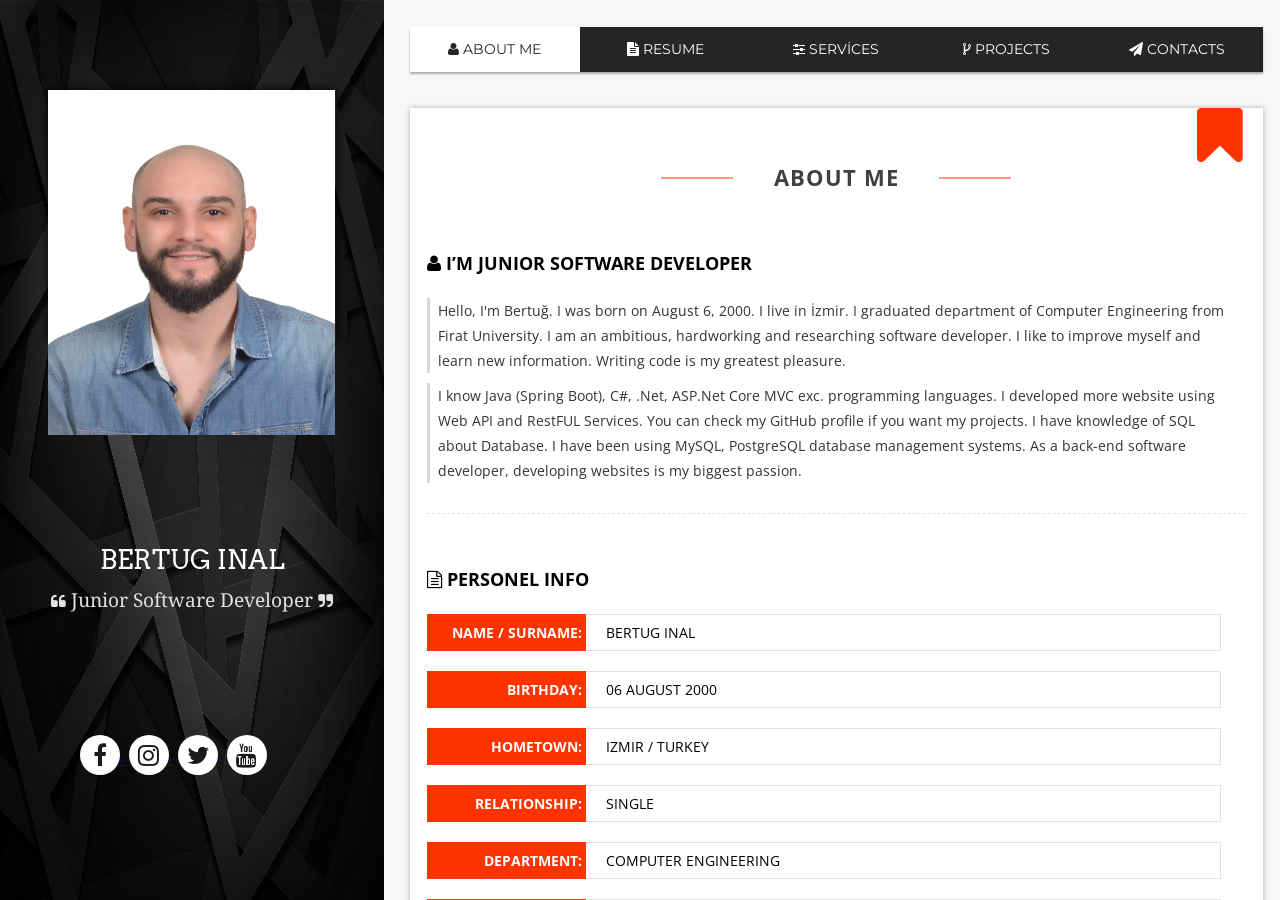
==== commit 76c3281c: "Update index.html" ====
--- a/index.html
+++ b/index.html
@@ -70,7 +70,7 @@
                         
                         <div class="about-personel-info">
                         	<div class="personel-info">
-                            	<span><i class="fa fa-file-text-o"></i> PERSONEL İNFO</span>
+                            	<span><i class="fa fa-file-text-o"></i> PERSONEL INFO</span>
                             </div><!--personel-info-->
                             <div class="personel-table">
                                 <table>
--- a/css/style.css
+++ b/css/style.css
@@ -352,13 +352,13 @@
 	height:10px;
 	}
 .skills-bg{
-	width:60%;
+	width:90%;
 	}
 .skills-bg1{
-	width:50%;
+	width:80%;
 	}
 .skills-bg2{
-	width:70%;
+	width:80%;
 	}
 .skills-bg3{
 	width:80%;
@@ -367,16 +367,16 @@
 	width:85%;
 	}
 .skills-bg5{
+	width:85%;
+	}
+.skills-bg6{
+	width:90%;
+	}
+.skills-bg7{
 	width:70%;
 	}
-.skills-bg6{
-	width:20%;
-	}
-.skills-bg7{
-	width:30%;
-	}
 .skills-bg8{
-	width:20%;
+	width:85%;
 	}
 .skills-bg9{
 	width:100%;
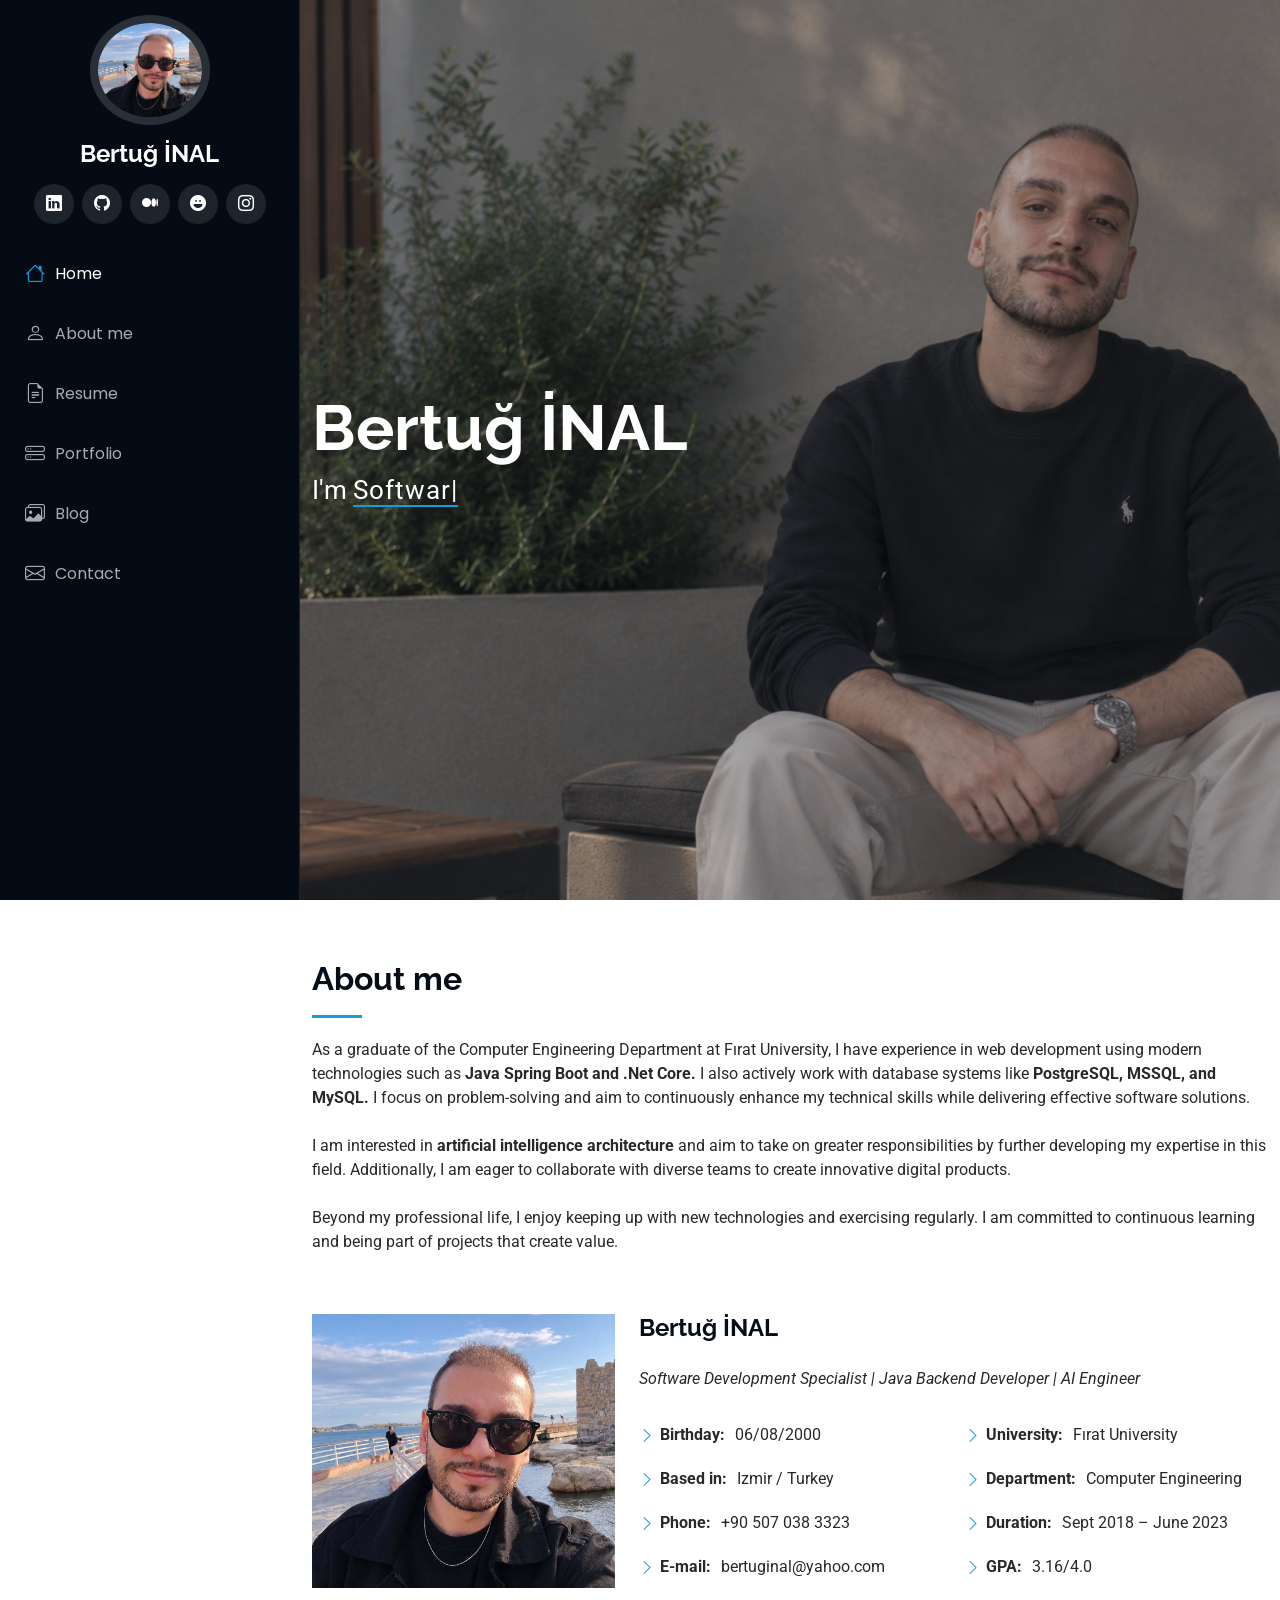
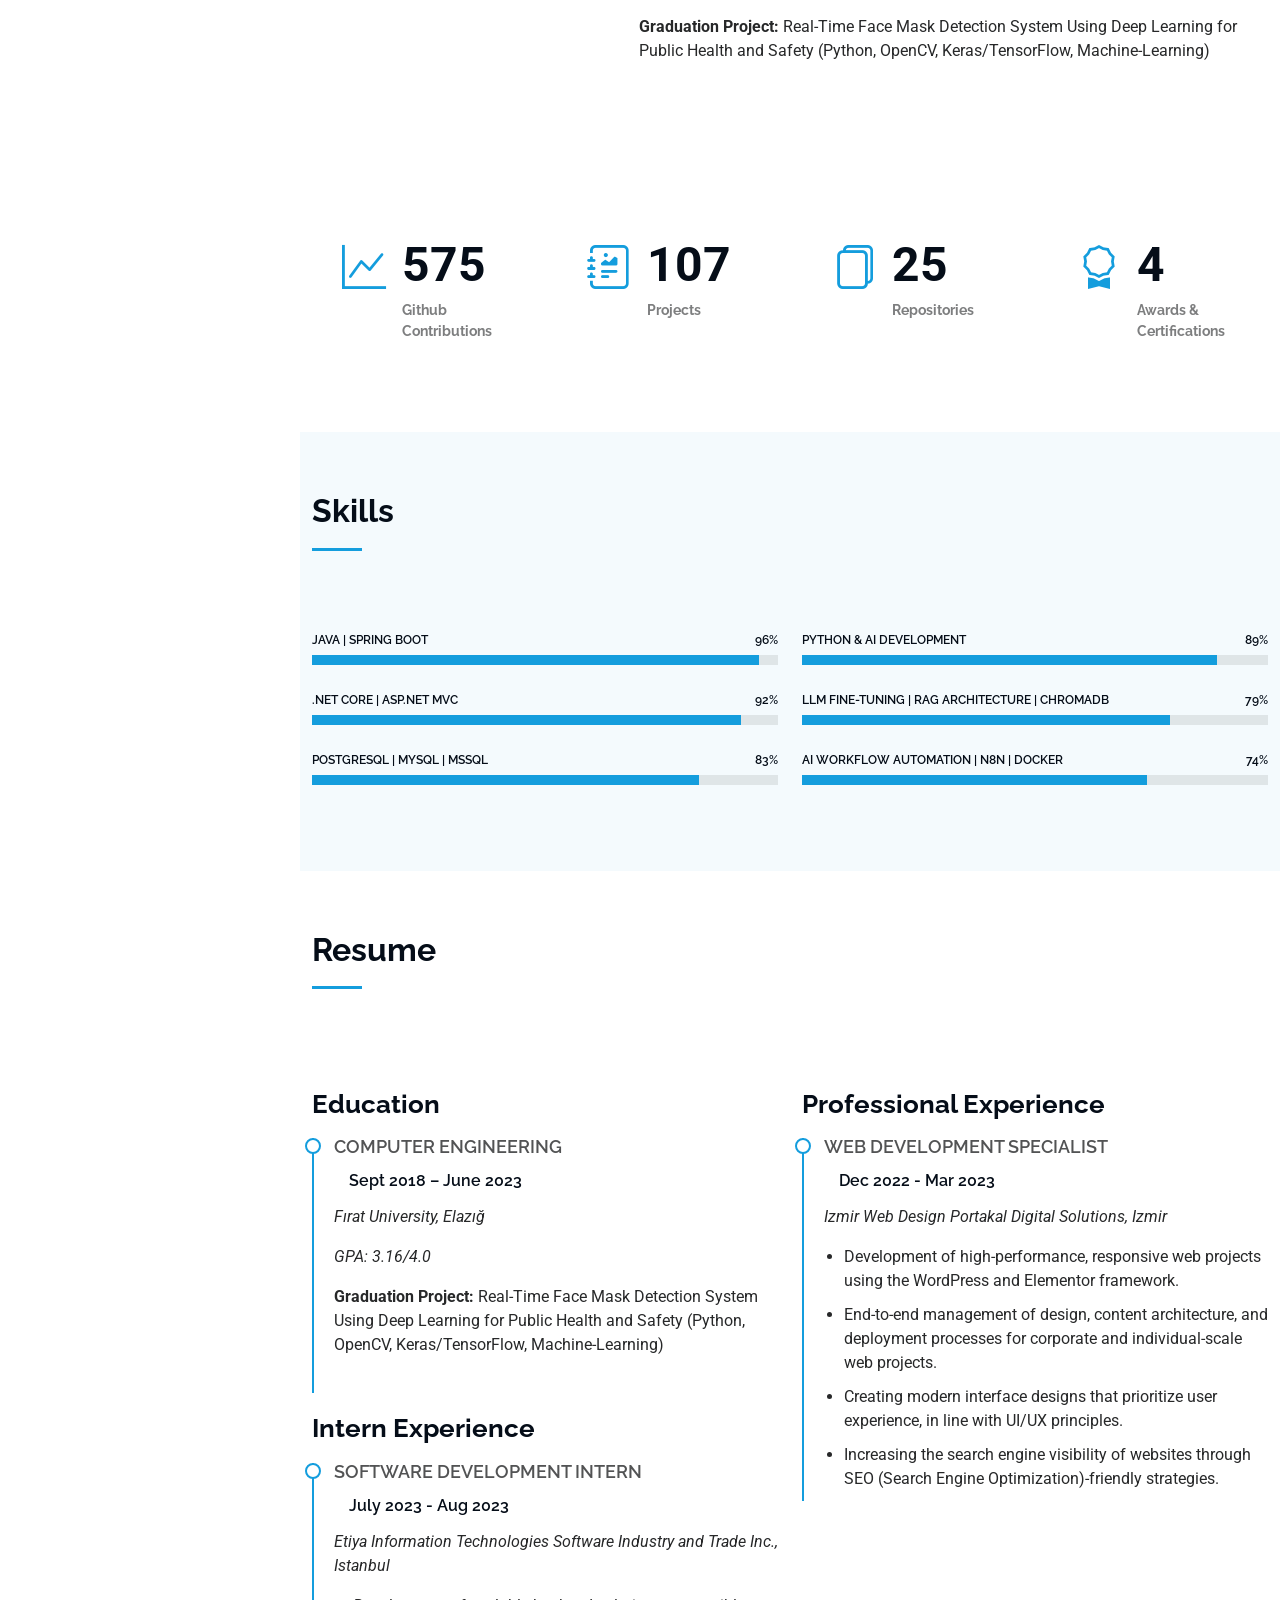
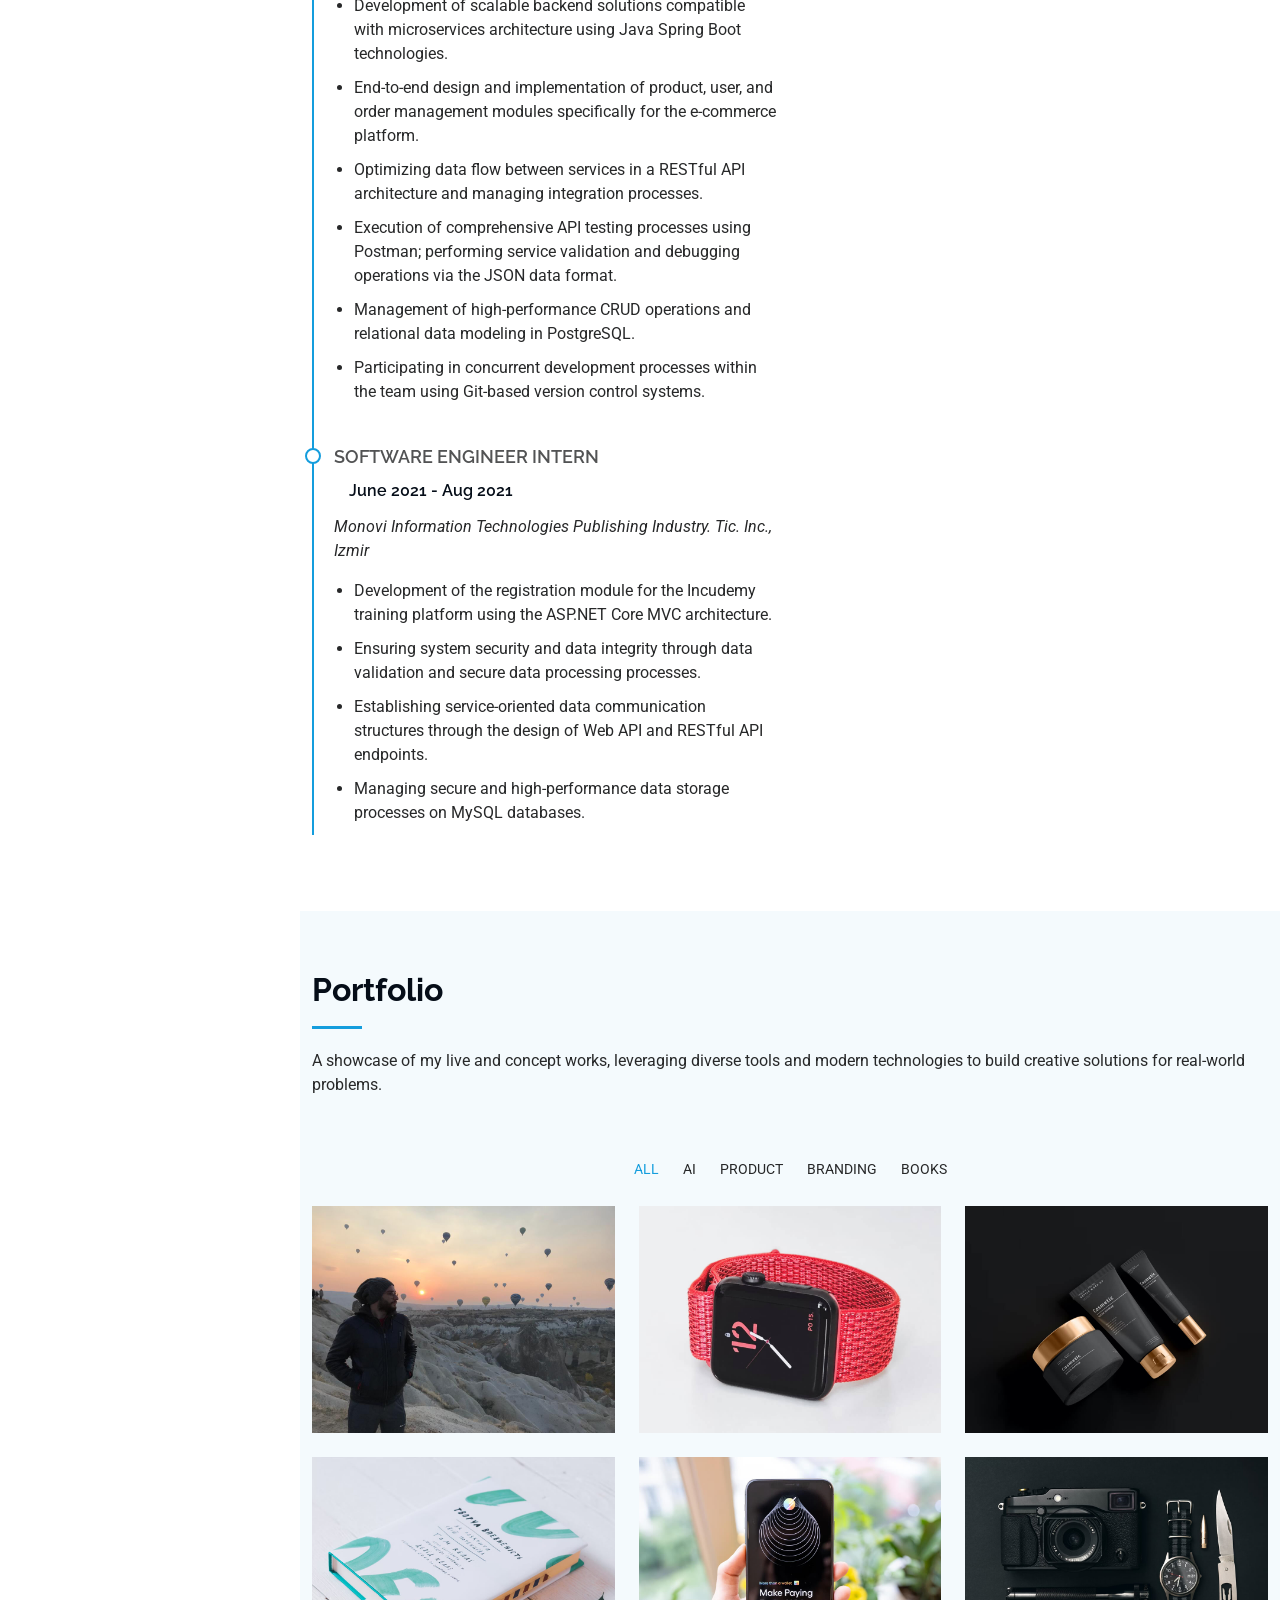
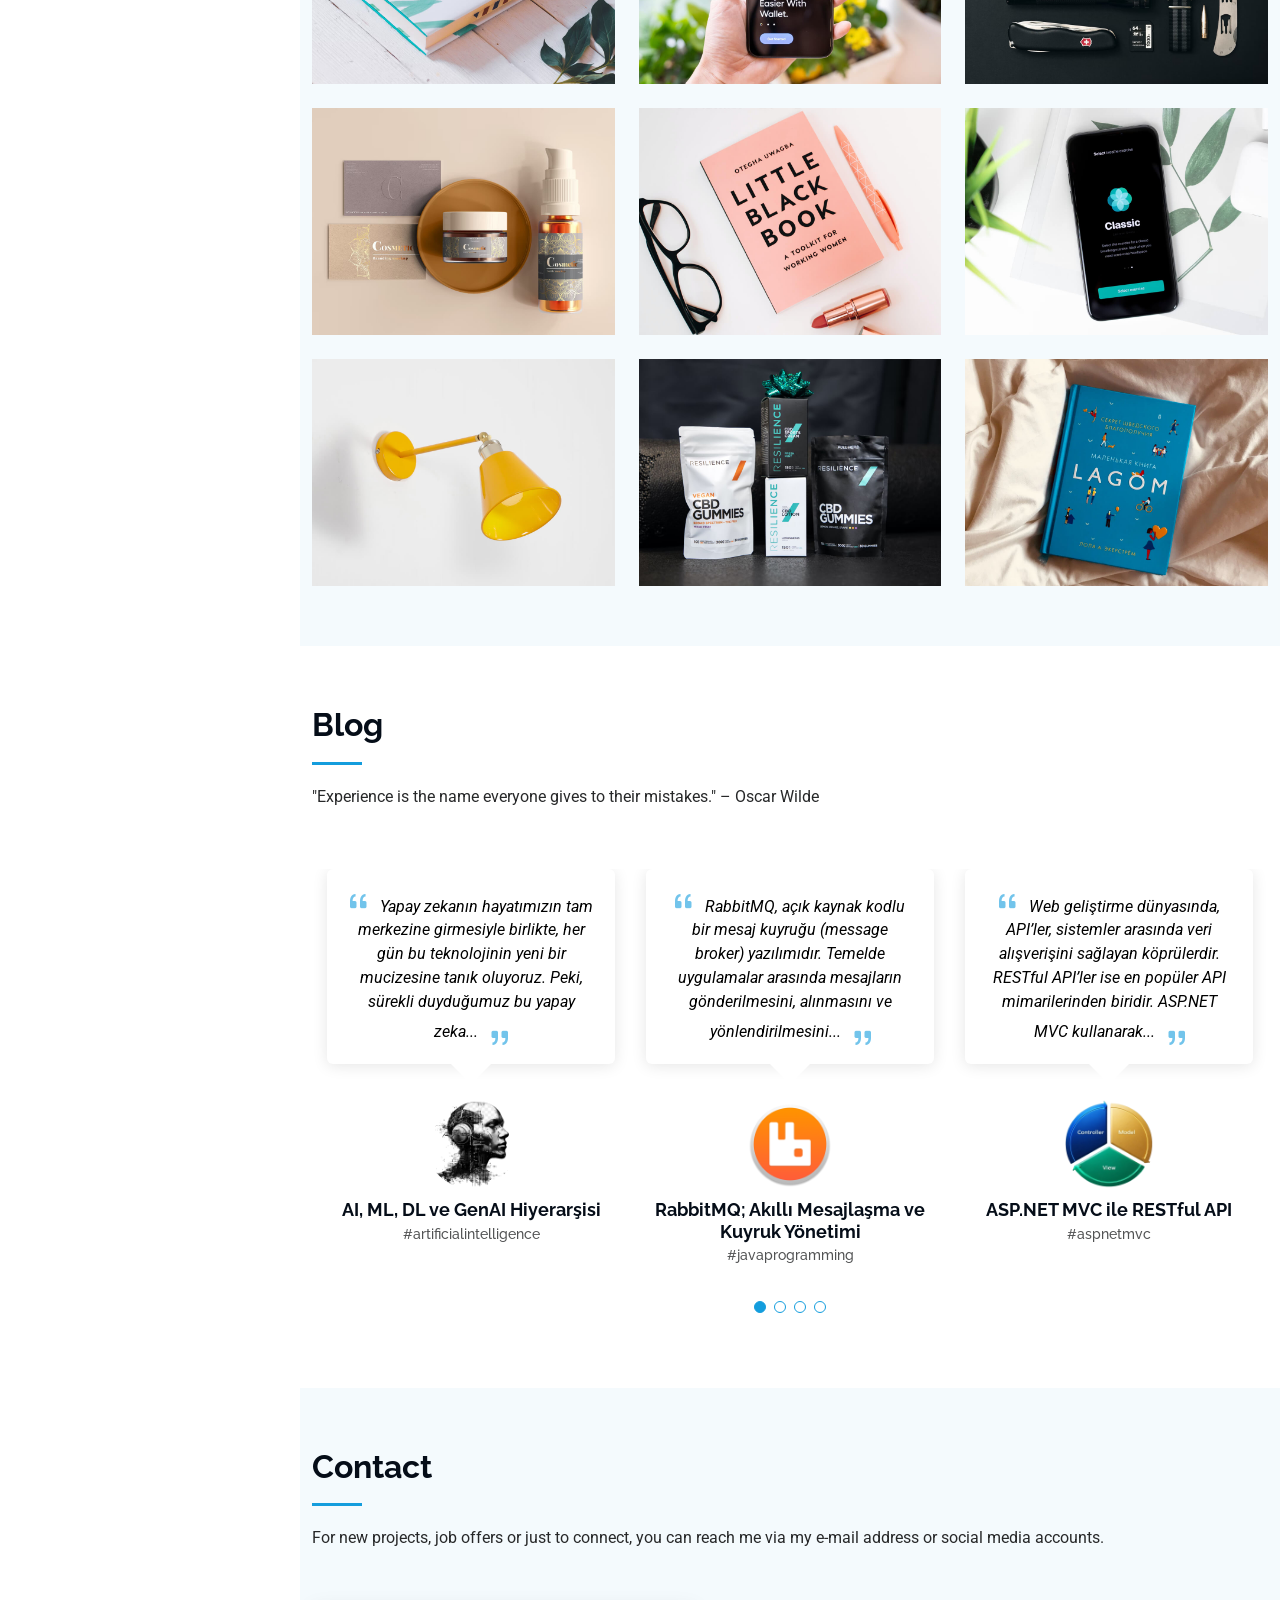
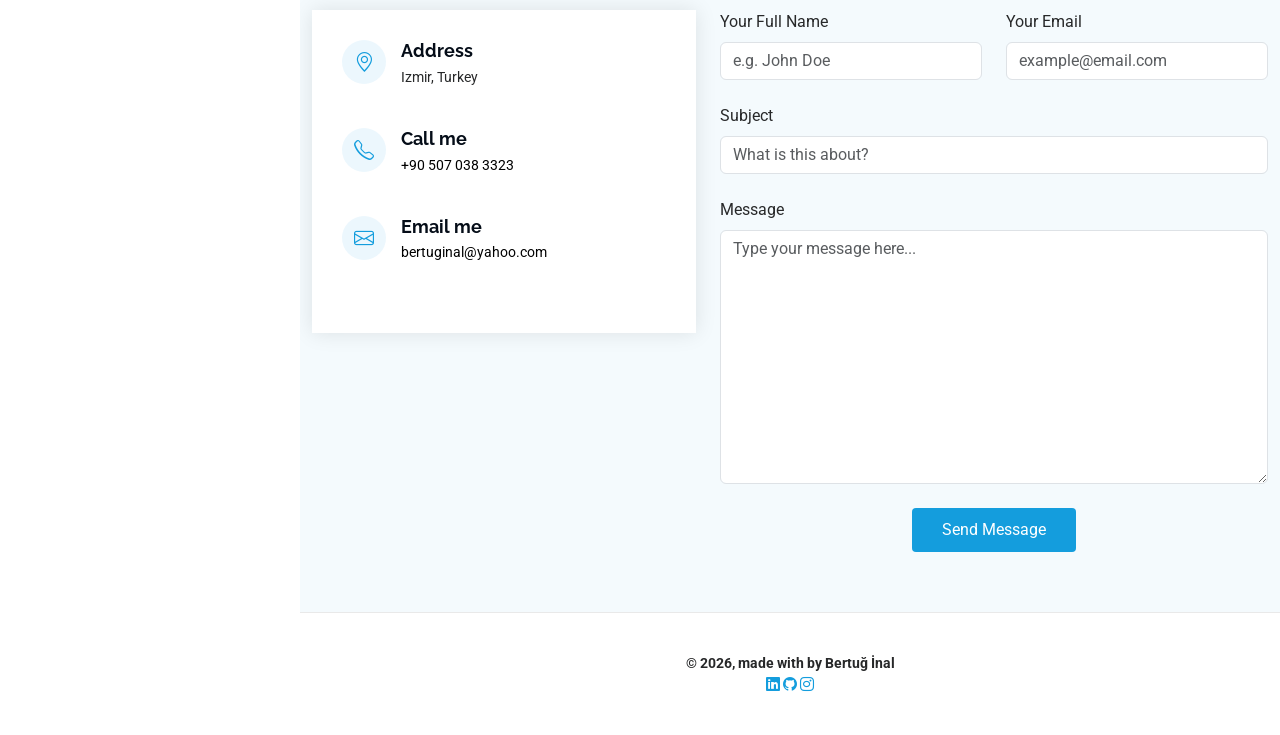
==== commit 39c1fadb: "portfolio data has been added" ====
--- a/index.html
+++ b/index.html
@@ -1,558 +1,733 @@
-<!doctype html>
-<html>
-<head>
-<meta name="viewport" content="width=device-width, initial-scale=1, maximum-scale=1" />
-<meta charset="utf-8">
-<title>.:: Bertuğ INAL ::.</title>
-<link rel="stylesheet" type="text/css" href="css/reset.css">
-<link rel="stylesheet" type="text/css" href="css/style.css">
-<link rel="stylesheet" type="text/css" href="font/font-awesome-4.6.3/css/font-awesome.min.css">
-<link href="https://fonts.googleapis.com/css?family=Arvo|Droid+Serif" rel="stylesheet">
-<link href="https://fonts.googleapis.com/css?family=Montserrat|Open+Sans" rel="stylesheet">
-<script src="js/jquery.js"></script>
-<script src="js/tab.js"></script>
-</head>
-<body>
-    
-	<div id="left-screen">
-    	<div class="left-rows1">
-        	<div class="image">
-            	<a href="https://github.com/bertuginal"><img src="img/bertuginal.JPG" alt="coder" width="99.5%" height="138%"></a>
-                <div class="border-1"></div>
-                <div class="border-2"></div>
-                <div class="border-3"></div>
-                <div class="border-4"></div>
-            </div><!--image-->
-        </div><!--left-rows1-->
-        <div class="left-rows2">
-        	<h1>BERTUG INAL</h1>
-            <p><i class="fa fa-quote-left"></i> Junior Software Developer <i class="fa fa-quote-right"></i></p>
-        </div><!--left-rows2-->
-        
-        <div class="left-rows3">
-            <div class="social-center">
-                <a target="_blank" href="https://www.facebook.com/bertug.inal.5"><i class="fa fa-facebook" aria-hidden="true" ></i> </a> 
-                
-                <a target="_blank" href="https://www.instagram.com/bertug_inal/"><i class="fa fa-instagram" aria-hidden="true" ></i> </a>
-                
-                <a target="_blank" href="https://twitter.com/bertug_inall?t=discDI9d6z6DDh65wDbqyg&s=08"><i class="fa fa-twitter" aria-hidden="true" ></i> </a>
-                
-                <a target="_blank" href="https://www.youtube.com/channel/UChsLvmuSIuTyA_w_Bscz9mQ"><i class="fa fa-youtube" aria-hidden="true" ></i> </a> 
-                
-            </div>
-        </div><!--left-rows3-->
-        
-    </div><!--left-screen-->
-    <div id="right-screen">
-        <div class="tab-menu">
-            <a href="#" title=""><i class="fa fa-user"></i> ABOUT ME</a>
-            <a href="#" title=""><i class="fa fa-file-text"></i> RESUME</a>
-            <a href="#" title=""><i class="fa fa-sliders"></i> SERVİCES</a>
-            <a href="#" title=""><i class="fa fa-code-fork"></i> PROJECTS</a>
-            <a href="#" title=""><i class="fa fa-paper-plane"></i> CONTACTS</a>
-        </div><!--tab-menu-->
-    	<div class="right-content">
-        	<div id="tab-menu">
-            
-<!--*******************ABOUT ME***************************-->
-                <div class="tabmenuContent">
-                	<i class="fa fa-bookmark"></i>
-                	<div class="about-title">
-                    	<h1>ABOUT ME</h1>
-                    </div><!--about-title-->
-                    <div class="about-content">
-                    	<div class="about-info">
-                            <span><i class="fa fa-user"></i> I’M JUNIOR SOFTWARE DEVELOPER</span>
-                            <p>Hello, I'm Bertuğ. I was born on August 6, 2000. I live in İzmir. I graduated department of Computer Engineering from Firat University. I am an ambitious, hardworking and researching software developer. I like to improve myself and learn new information. Writing code is my greatest pleasure.</p>
-                            
-                            <p>I know Java (Spring Boot), C#, .Net, ASP.Net Core MVC exc. programming languages. I developed more website using Web API and RestFUL Services. You can check my GitHub profile if you want my projects. I have knowledge of SQL about Database. I have been using MySQL, PostgreSQL database management systems. As a back-end software developer, developing websites is my biggest passion. </p>
-						</div><!--about-info-->
-                        
-                        <div class="about-personel-info">
-                        	<div class="personel-info">
-                            	<span><i class="fa fa-file-text-o"></i> PERSONEL INFO</span>
-                            </div><!--personel-info-->
-                            <div class="personel-table">
-                                <table>
-                                    <tr>
-                                        <td>NAME / SURNAME:</td>
-                                        <td>BERTUG INAL</td>
-                                    </tr>
-                                </table>
-                                <table>
-                                    <tr>
-                                        <td>BIRTHDAY:</td>
-                                        <td>06 AUGUST 2000</td>
-                                    </tr>
-                                </table>
-                                <table>
-                                    <tr>
-                                        <td>HOMETOWN:</td>
-                                        <td>IZMIR / TURKEY</td>
-                                    </tr>
-                                </table>
-                                <table>
-                                    <tr>
-                                        <td>RELATIONSHIP:</td>
-                                        <td>SINGLE</td>
-                                    </tr>
-                                </table>
-                                <table>
-                                    <tr>
-                                        <td>DEPARTMENT:</td>
-                                        <td>COMPUTER ENGINEERING</td>
-                                    </tr>
-                                </table>
-                                <table>
-                                     <tr>
-                                        <td>NATIONALITY:</td>
-                                        <td>T.C.</td>
-                                    </tr>
-                                </table>
-                                <table>
-                                    <tr>
-                                        <td>MILITARY STATUS:</td>
-                                        <td>DELAYED - 07/09/2025</td>
-                                    </tr>
-                                </table>
-                            </div><!--personel-table-->
-                        </div><!--about-personel-info-->
-                        <div class="mySkills">
-                        	<span><i class="fa fa-diamond"></i> MY SKILLS</span>
-                            <ul>
-                            	<li>JAVA (SPRING BOOT)
-                                	<div class="skill">
-                                    	<div class="skills-bg"></div>
-                                    </div><!--skill1-->
-                                </li>
-                                
-                                <li>ASP.NET CORE MVC
-                                <div class="skill">
-                                    <div class="skills-bg2"></div>
-                                    </div>
-                                </li>
-                                
-                                <li>.NET CORE
-                                	<div class="skill">
-                                    	<div class="skills-bg3"></div>
-                                    </div><!--skill1-->
-                                </li>
-                                
-                                <li>ENTITY FRAMEWORK
-                                	<div class="skill">
-                                    	<div class="skills-bg4"></div>
-                                    </div><!--skill1-->
-                                </li>
-                                
-                                <li>WEB API & REST SERVICE
-                                	<div class="skill">
-                                    	<div class="skills-bg5"></div>
-                                    </div><!--skill1-->
-                                </li>
-                                <li>POSTGRESQL & MYSQL
-                                	<div class="skill">
-                                    	<div class="skills-bg6"></div>
-                                    </div><!--skill1-->
-                                </li>
-                                <li>NODE.JS
-                                	<div class="skill">
-                                    	<div class="skills-bg7"></div>
-                                    </div><!--skill1-->
-                                </li>
-                                <li>WORDPRESS & SEO
-                                	<div class="skill">
-                                    	<div class="skills-bg8"></div>
-                                    </div><!--skill1-->
-                                </li>
-                                
-                            </ul>
-                        </div><!--mySkills-->
-                        
-                        <div class="myStats">
-                        	<span><i class="fa fa-check-square-o"></i> MY STATS</span>
-                            <div class="mystats-item">
-                            	<i class="fa fa-thumbs-up"></i>
-                                <span><b>15+</b> <br />
-								projects done</span>
-                            </div><!--mystats-item-->
-                            <div class="mystats-item">
-                            	<i class="fa fa-desktop"></i>
-                                <span><b>150+</b> <br />
-								hours coding</span>
-                            </div><!--mystats-item-->
-                            <div class="mystats-item">
-                            	<i class="fa fa-code"></i>
-                                <span><b>20+</b> <br />
-								framework</span>
-                            </div><!--mystats-item-->
-                            <div class="mystats-item">
-                            	<i class="fa fa-heart"></i>
-                                <span><b style="font-size: 30px">∞</b> <br />
-								good ideas</span>
-                            </div><!--mystats-item-->
-                        </div><!--myStats-->
-                    </div><!--about-content-->
-                </div><!--tabmenuContent 1-->
-<!--*******************ABOUT ME***************************-->
-
-<!--*******************RESUME*****************************--> 
-                <div class="tabmenuContent">
-                	<i class="fa fa-bookmark"></i>
-                    <div class="about-title">
-                    	<h1>RESUME</h1>
-                    </div><!--about-title-->
-                    <div class="resume-content">
-                    	<div class="about-info-page">
-                            <p>I graduated department of Computer Engineering from Firat University in September 2023. I have worked software companies as a internship. </p> 
-						</div><!--about-info-->
-                        
-                    	<span class="education-title">EDUCATION</span>
-                    	<div class="resume-left-line">
-                            <div class="article">
-                            	<div class="resume-left-icon">
-                            		<i class="fa fa-graduation-cap"></i>
-                           		</div><!--resume-left-icon-->
-                            	<h4>FIRAT UNIVERSITY</h4>
-                                <span>2018 - 2023</span>
-                                <br />                              
-                                <br />
-                                <p>I graduated department of Computer Engineering.</p>
-                            </div><!--article-->
-                            
-                            <div class="article">
-                            	<div class="resume-left-icon">
-                            		<i class="fa fa-graduation-cap"></i>
-                           		</div><!--resume-left-icon-->
-                            	<h4>SINAV EDUVATIONAL INSTITUTIONS EDUCATIONAL HIGH SCHOOL</h4>
-                                <span>2014 - 2018</span>
-                                <br />                             
-                                <br />
-                                <p>I graduated from Sinav Educational Institutions High School.</p>
-                            </div><!--article-->                         
-                        </div><!--resume-left-line-->
-                    </div><!--resume-content-->
-                    
-                    
-                    <div class="resume-content">
-                    	<span class="education-title">WORK EXPERIENCE</span>
-                    	<div class="resume-left-line">
-                            
-                            <div class="article">
-                            	<div class="resume-left-icon">
-                            		<i class="fa fa-briefcase"></i>
-                           		</div><!--resume-left-icon--> 
-                                <p style="text-align: right; color: red">Jul 2023 - Aug 2023</p>
-                            	<h4>SOFTWARE DEVELOPMENT - INTERNSHIP </h4>                            
-                                <span style="color: blue">ETIYA INFORMATION TECHNOLOGIES</span>                   
-                                <br />
-                                <br />
-                                <p>I worked in the back-end area of the E-Commerce site by writing MicroService in the Java programming language using the Spring Boot framework.</p>                                
-                                <p>I sent a request to the server and received a response using JSON in Postman. </p>
-                                <p>I performed CRUD operations such as creating, updating and deleting data in the PostgreSQL database management system, as well as data extraction and data saving operations with SQL queries. </p>                                  
-                                    
-                            </div><!--article-->
-                            
-                            <div class="article">
-                            	<div class="resume-left-icon">
-                            		<i class="fa fa-briefcase"></i>
-                           		</div><!--resume-left-icon-->
-                            	<p style="text-align: right; color: red">Dec 2022 - Mar 2023</p>
-                            	<h4>WEBSITE DESIGNER </h4>                            
-                                <span style="color: blue">PORTAKAL DIGITAL SOLUTIONS</span>
-                                <br />
-                                <br />
-                                <p>I have designed many websites using the Wordpress management system and Elementor structure. </p>
-                                <p>By writing many articles with Search Engine Optimization (SEO), I made it possible for the websites I created to be visible at the top of Google. </p>
-                            </div><!--article-->
-				
-			                 <div class="article">
-				                <div class="resume-left-icon">
-                            		<i class="fa fa-briefcase"></i>
-                           		</div><!--resume-left-icon-->
-                            	<p style="text-align: right; color: red">Jun 2021 - Aug 2021</p>
-                            	<h4>SOFTWARE ENGINEER - INTERNSHIP </h4>                            
-                                <span style="color: blue">MONOVI INFORMATION TECHNOLOGIES</span>  
-                                <br />
-                                <br />
-                                <p>Using the ASP.Net Core MVC design pattern, I created the user registration page and Web APIs of the Incudemy Education website.</p>
-                                <p>Using the MySQL database management system, I saved the information entered in the database when the user registered.</p>
-                            </div><!--article-->
-                            
-                        </div><!--resume-left-line-->
-                
-                    <div class="mySkills">
-                    	<span class="education-title">FOREIGN LANGUAGE</span>
-                    	<div class="resume-left-line">
-                            <div class="article">
-                            	<div class="resume-left-icon">
-                            		<i class="fa fa-language"></i>
-                           		</div><!--resume-left-icon-->
-                            	<ul>
-                            	<li>TURKISH
-                                	<div class="skill">
-                                    	<div class="skills-bg9"></div>
-                                    </div><!--skill1-->
-                                </li>
-                                  </ul>  
-                            </div><!--article-->
-                            <div class="article">
-                            	<div class="resume-left-icon">
-                            		<i class="fa fa-language"></i>
-                           		</div><!--resume-left-icon-->
-                            	<ul>
-                            	<li>ENGLISH
-                                	<div class="skill">
-                                    	<div class="skills-bg10"></div>
-                                    </div><!--skill1-->
-                                </li>
-                                  </ul>  
-                            </div><!--article-->
-                            
-                            <div class="article">
-                            	<div class="resume-left-icon">
-                            		<i class="fa fa-language"></i>
-                           		</div><!--resume-left-icon-->
-                            	<ul>
-                            	<li>GERMAN
-                                	<div class="skill">
-                                    	<div class="skills-bg11"></div>
-                                    </div><!--skill1-->
-                                </li>
-                                  </ul>  
-                            </div><!--article-->
-                        </div><!--resume-left-line-->
-                    </div><!--resume-content-->
-                </div> 
-            </div><!--tabmenuContent 2-->
-<!--*******************RESUME*****************************-->               
- 
-<!--*******************SERVİCES***************************-->              
-                <div class="tabmenuContent">
-                	<i class="fa fa-bookmark"></i>
-                    <div class="about-title">
-                    	<h1>SERVICES</h1>
-                    </div><!--about-title-->
-                    <div class="resume-content">
-                        <div class="about-info-page">
-                                <p>The Services section shows the areas where I am interested in software, where I have worked and where I have developed projects.</p>
-                            </div><!--about-info-->
-                        
-                        <div class="all-my-skill-items">
-                            <br><br>
-                            	<i class="fa fa-code" aria-hidden="true"></i>
-                                <span>BACK-END DEVELOPER</span>
-                            </div><!--all-my-skill-items-->
-                        
-                            <div class="all-my-skill-items">
-                                <br><br>
-                            	<i class="fa fa-html5" aria-hidden="true"></i>
-                                <span>FRONT-END DEVELOPER</span>
-                            </div><!--all-my-skill-items-->
-                        
-                            <div class="all-my-skill-items">
-                                <br><br>
-                            	<i class="fa fa-pie-chart" aria-hidden="true"></i>
-                                <span>DATABASE MANAGEMENT</span>
-                            </div><!--all-my-skill-items-->
-                        
-                            <div class="all-my-skill-items">
-                                <br><br>
-                            	<i class="fa fa-eye" aria-hidden="true"></i>
-                                <span>WEBSITE DEVELOPMENT</span>
-                            </div><!--all-my-skill-items-->                                                                                          
-                                                    
-                            <div class="all-my-skill-items">
-                                <br><br>
-                            	<i class="fa fa-mobile" aria-hidden="true"></i>
-                                <span>ANDROID & IOS DEVELOPMENT</span>
-                            </div><!--all-my-skill-items-->   
-                        
-                            <div class="all-my-skill-items">
-                                <br><br>
-                            	<i class="fa fa-gamepad" aria-hidden="true"></i>
-                                <span>GAME DEVELOPMENT</span>
-                            </div><!--all-my-skill-items-->         
-                            
-                        
-                        </div><!--resume-content-->
-                </div><!--tabmenuContent 3-->
-<!--*******************SERVİCES***************************-->
-
-<!--*******************PORTFOLİO**************************-->
-                <div class="tabmenuContent">
-               		<i class="fa fa-bookmark"></i>
-                    <div class="about-title">
-                    	<h1>PROJECTS</h1>
-                    </div><!--about-title-->
-                    <div class="resume-content">
-                        <div class="about-info-page">
-                                <p>All the projects I have done and developed are here. You can reach the GitHub link of my project by clicking the "LIVE DEMO" button. (under construction)</p>
-                            </div><!--about-info-->
-                        
-                        <div class="portfolio-t-container">
-                            <span class="portfolio-title">
-                            	<i class="fa fa-code-fork"></i> DEEP LEARNING</span>
-                            </div><!--portfolio-t-container-->
-							<div class="port-applications">
-                            	<div class="port-image">
-                               		 <img src="img/Face-mask.gif" width="50" height="50" alt="web application">
-                                     <div class="tags-1">#python</div><!--tags-1-->
-                                     <div class="tags-2">#opencv</div><!--tags-2-->
-                                     <div class="tags-3">#deep-learning</div><!--tags-3-->
-                                </div><!--port-image-->
-                                <div class="port-title">
-                                	<h6>FACE MASK DETECTION</h6>
-                                    <p>Face Mask Detection System using the concept of Deep Learning with OpenCV, Keras/TensorFlow to detect face masks in static images and real-time video streams.</p>
-                                </div><!--port-title-->
-                                <div class="port-bottom">
-                                 <a href="https://github.com/bertuginal/Face-Mask-Detection">LIVE DEMO</a>
-                                </div><!--port-bottom-->
-                            </div><!--port-applications-->
-                        
-                        <div class="port-applications">
-                            	<div class="port-image">
-                               		 <img src="img/mobile-applications-1.jpg" width="50" height="100" alt="web application">
-                                    <div class="tags-1">#ios</div><!--tags-1-->
-                                     <div class="tags-2">#android</div><!--tags-2-->
-                                     <div class="tags-3">#events</div><!--tags-3--> 
-                                </div><!--port-image-->
-                                <div class="port-title">
-                                	<h6>NAME PROJECT</h6>
-                                    <p>Lorem ipsum dolor sit amet, consectetur adipisicing elit. Dolore, consectetur, assumenda fugiat odit illo unde eum aspernatur harum doloribus recusandae.</p>
-                                </div><!--port-title-->
-                                <div class="port-bottom">
-                                 <a href="#">LIVE DEMO</a>
-                                </div><!--port-bottom-->
-                            </div><!--port-applications-->
-                        
-                        <div class="portfolio-t-container">
-                            <span class="portfolio-title">
-                            	<i class="fa fa-globe"></i> WEB APPLICATION</span>
-                            </div><!--portfolio-t-container-->
-                            <div class="port-applications">
-                            	<div class="port-image">
-                               		 <img src="img/Incudemy-User-Register-Page.gif" width="50" height="50" alt="web application">
-                                     <div class="tags-1">#C-Sharp</div><!--tags-1-->
-                                     <div class="tags-2">#MySQL</div><!--tags-2-->
-                                     <div class="tags-3">#Asp.Net Core MVC</div><!--tags-3-->
-                                </div><!--port-image-->
-                                <div class="port-title">
-                                	<h6>INCUDEMY TRAINING USER REGISTER PAGE</h6>
-                                    <p>It is a user registration page made using Asp.Net Core MVC and MySQL technologies, allowing users to register as an Instructor or Incudemist on the Incudemy education site.</p>
-                                </div><!--port-title-->
-                                <div class="port-bottom">
-                                 <a href="https://github.com/bertuginal/Monovi-Incudemy-Register-Page">LIVE DEMO</a>
-                                </div><!--port-bottom-->
-                            </div><!--port-applications-->
-                        
-                            <div class="port-applications">
-                            	<div class="port-image">
-                               		 <img src="img/Carboon-Rent-A-Car.gif" width="50" height="100" alt="web application">
-                                    <div class="tags-1">#Firebase</div><!--tags-1-->
-                                     <div class="tags-2">#website</div><!--tags-2-->
-                                     <div class="tags-3">#html-css-js</div><!--tags-3--> 
-                                </div><!--port-image-->
-                                <div class="port-title">
-                                	<h6>CARBOON RENT A CAR WEBSITE</h6>
-                                    <p>It is a site made by using Firebase database management system and HTML-CSS-JavaScript technologies, allowing customers to rent any vehicle they want.</p>
-                                </div><!--port-title-->
-                                <div class="port-bottom">
-                                 <a href="https://github.com/bertuginal/Carboon-Rent-a-Car">LIVE DEMO</a>
-                                </div><!--port-bottom-->
-                            </div><!--port-applications-->
-                        
-                        </div><!--resume-content-->
-                </div><!--tabmenuContent 4-->
-<!--*******************PORTFOLİO**************************-->
-
-<!--*******************CONTACTS***************************-->          
-                <div class="tabmenuContent">
-                	<i class="fa fa-bookmark"></i>
-                    <div class="about-title">
-                    	<h1>CONTACTS</h1>
-                    </div><!--about-title-->
-                    <div class="resume-content">
-                        <div class="contact">
-                        	<a href="mailto:bertuginal@yahoo.com"><i class="fa fa-envelope"></i></a><br />
-                            <span>E-MAİL</span>
-                            <p style="color: red">bertuginal@yahoo.com</p>
-                        </div><!--contact-->
-                        
-                        <div class="contact">
-                        	<a href="tel:(+90)5070383323"><i class="fa fa-phone-square"></i></a><br />
-                            <span>TELEPHONE</span>
-                            <p style="color: red">(+90) 507 038 33 23</p>
-                        </div><!--contact-->
-                        
-                        <div class="contact">
-                        	<a href="https://wa.me/905070383323"><i class="fa fa-whatsapp"></i></a><br />
-                            <span>WHATSAPP</span>
-                            <p style="color: red">(+90) 507 038 33 23</p>
-                        </div><!--contact-->
-                        
-                        <div class="contact">
-                        	<a href="https://www.linkedin.com/in/bertuğ-inal-1874781ab/"><i class="fa fa-linkedin"></i></a><br />
-                            <span>LINKEDIN</span>
-                            <p style="color: red">Bertuğ İNAL</p>
-                        </div><!--contact-->
-                        
-                        
-                        <div class="contact-form">
-                        	<div class="form-title">
-                            	<i class="fa fa-paper-plane"></i> <span>CONTACT FORM</span>
-                            </div>	<!--form-title-->
-                            <div class="form-container">
-                            	<form action="https://formspree.io/f/mlezzkza" method="POST" name="form">
-                                <div class="contact-row1">
-                                	<input type="text" name="Name" required autocomplete="off" placeholder="Name..." />
-                                </div><!--contact-row1-->
-                                <div class="contact-row2">
-                                	<input type="text" name="Surname" required autocomplete="off" placeholder="Surname..."/>
-                                </div><!--contact-row2-->
-                                <div class="contact-row3">
-                                	<input type="email" name="E-mail" required autocomplete="off" placeholder="E-mail..."/>
-                                </div><!--contact-row3-->
-                                <div class="contact-row4">
-                                	<select required name="Subject">
-                                        <option value="Choose" disabled selected>Choose...</option>
-                                        <option value="Question">Question</option>
-                                        <option value="Complaint">Complaint</option>
-                                        <option value="Others">Others</option>
-									</select>
-                                
-                                </div><!--contact-row4-->
-                                <div class="contact-row5">
-                                	<textarea cols="0" rows="0" name="Message" placeholder="Message..."></textarea>
-                                </div><!--contact-row5-->
-                                <input class="send-del-button" type="reset" value="DELETE" />
-                                <input style="background-color: green" class="send-del-button" type="submit" value="SEND"/>
-                                </form>
-                            </div><!--form-container-->
-                        </div><!--contact-form-->
-                        
-                        <div class="maps">
-                        <div class="about-personel-info">
-                            <div class="personel-table">
-                                <table>
-                                    <tr>
-                                        <td>HOME ADDRESS:</td>
-                                        <td>MURATBEY MAHALLESI HALUK ALPSU BULVARI NO:29 KAT:1 TORBALI/IZMIR/TURKEY</td>
-                                    </tr>
-                                </table>
-                        	<iframe src="https://www.google.com/maps/d/u/0/embed?mid=1yaAt06F2KFpNt7auiyFsczLB2YSTqro&ehbc=2E312F" width="100%" height="400" frameborder="0" style="border:0" allowfullscreen></iframe>
-                                </div><!--personel-table-->
-                        </div><!--about-personel-info-->
-                        </div><!--maps-->
-                        </div><!--resume-content-->
-                </div><!--tabmenuContent 5-->
-                
-<!--*******************CONTACTS***************************-->
-            
-            </div><!--tab-menu-->
-        </div><!--right-content-->
-        <div class="footer">
-        	<span>Copyright © 2022  - <a href="https://github.com/bertuginal" target="_blank" >bertuginal</a></span>
-        </div><!--footer-->
-    </div><!--right-screen-->
-</body>
-</html>
+<!DOCTYPE html>
+<html lang="en">
+
+<head>
+    <meta charset="utf-8">
+    <meta content="width=device-width, initial-scale=1.0" name="viewport">
+    <title>Bertuğ İNAL</title>
+    <meta content="" name="description">
+    <meta content="" name="keywords">
+
+    <!-- Favicons -->
+    <link href="assets/img/favicon.png" rel="icon">
+    <link href="assets/img/apple-touch-icon.png" rel="apple-touch-icon">
+
+    <!-- Fonts -->
+    <link href="https://fonts.googleapis.com" rel="preconnect">
+    <link href="https://fonts.gstatic.com" rel="preconnect" crossorigin>
+    <link href="https://fonts.googleapis.com/css2?family=Roboto:ital,wght@0,100;0,300;0,400;0,500;0,700;0,900;1,100;1,300;1,400;1,500;1,700;1,900&family=Poppins:ital,wght@0,100;0,200;0,300;0,400;0,500;0,600;0,700;0,800;0,900;1,100;1,200;1,300;1,400;1,500;1,600;1,700;1,800;1,900&family=Raleway:ital,wght@0,100;0,200;0,300;0,400;0,500;0,600;0,700;0,800;0,900;1,100;1,200;1,300;1,400;1,500;1,600;1,700;1,800;1,900&display=swap" rel="stylesheet">
+
+    <!-- Vendor CSS Files -->
+    <link href="assets/vendor/bootstrap/css/bootstrap.min.css" rel="stylesheet">
+    <link href="assets/vendor/bootstrap-icons/bootstrap-icons.css" rel="stylesheet">
+    <link href="assets/vendor/aos/aos.css" rel="stylesheet">
+    <link href="assets/vendor/glightbox/css/glightbox.min.css" rel="stylesheet">
+    <link href="assets/vendor/swiper/swiper-bundle.min.css" rel="stylesheet">
+
+    <!-- Main CSS File -->
+    <link href="assets/css/main.css" rel="stylesheet">
+
+    <!-- =======================================================
+    * Template Name: iPortfolio
+    * Template URL: https://bootstrapmade.com/iportfolio-bootstrap-portfolio-websites-template/
+    * Updated: Jun 29 2024 with Bootstrap v5.3.3
+    * Author: BootstrapMade.com
+    * License: https://bootstrapmade.com/license/
+    ======================================================== -->
+</head>
+
+<body class="index-page">
+
+    <header id="header" class="header dark-background d-flex flex-column">
+        <i class="header-toggle d-xl-none bi bi-list"></i>
+
+        <div class="profile-img">
+            <img src="assets/img/my-profile-img.jpg" alt="" class="img-fluid rounded-circle">
+        </div>
+
+        <a href="index.html" class="logo d-flex align-items-center justify-content-center">
+            <!-- Uncomment the line below if you also wish to use an image logo -->
+            <!-- <img src="assets/img/logo.png" alt=""> -->
+            <h1 class="sitename">Bertuğ İNAL</h1>
+        </a>
+
+        <div class="social-links text-center">
+            <a href="https://www.linkedin.com/in/bertuginal/" class="linkedin"><i class="bi bi-linkedin"></i></a>
+            <a href="https://github.com/bertuginal" class="github"><i class="bi bi-github"></i></a>
+            <a href="https://medium.com/@bertuginal" class="medium"><i class="bi bi-medium"></i></a>
+            <a href="https://huggingface.co/bertuginal" class="hugging-face"><i class="bi bi-emoji-laughing-fill"></i></a>
+            <a href="https://www.instagram.com/bertug_inal/" class="instagram"><i class="bi bi-instagram"></i></a>
+        </div>
+
+        <nav id="navmenu" class="navmenu">
+            <ul>
+                <li><a href="#hero" class="active"><i class="bi bi-house navicon"></i>Home</a></li>
+                <li><a href="#about"><i class="bi bi-person navicon"></i> About me</a></li>
+                <li><a href="#resume"><i class="bi bi-file-earmark-text navicon"></i> Resume</a></li>
+                <li><a href="#portfolio"><i class="bi bi-hdd-stack navicon"></i> Portfolio</a></li>
+                <li><a href="#blogs"><i class="bi bi-images navicon"></i> Blog</a></li>
+                <li><a href="#contact"><i class="bi bi-envelope navicon"></i> Contact</a></li>
+            </ul>
+        </nav>
+
+    </header>
+
+    <main class="main">
+
+        <!-- Hero Section -->
+        <section id="hero" class="hero section dark-background">
+
+            <img src="assets/img/hero-bg.jpg" alt="" data-aos="fade-in" class="">
+
+            <div class="container" data-aos="fade-up" data-aos-delay="100">
+                <h2>Bertuğ İNAL</h2>
+                <p>I'm <span class="typed" data-typed-items="Software Engineer, AI Engineer, Java Backend Developer, Software Development Specialist">Software Engineer</span><span class="typed-cursor typed-cursor--blink" aria-hidden="true"></span><span class="typed-cursor typed-cursor--blink" aria-hidden="true"></span></p>
+            </div>
+
+        </section><!-- /Hero Section -->
+        <!-- About Section -->
+        <section id="about" class="about section">
+
+            <!-- Section Title -->
+            <div class="container section-title" data-aos="fade-up">
+                <h2>About me</h2>
+                <p>
+                    As a graduate of the Computer Engineering Department at Fırat University, I have experience in web development using modern technologies such as <b>Java Spring Boot and .Net Core.</b> I also actively work with database systems like <b>PostgreSQL, MSSQL, and MySQL.</b> I focus on problem-solving and aim to continuously enhance my technical skills while delivering effective software solutions.
+                </p>
+                <br />
+                <p>
+                    I am interested in <b>artificial intelligence architecture</b> and aim to take on greater responsibilities by further developing my expertise in this field. Additionally, I am eager to collaborate with diverse teams to create innovative digital products.
+                </p>
+                <br />
+                <p>
+                    Beyond my professional life, I enjoy keeping up with new technologies and exercising regularly. I am committed to continuous learning and being part of projects that create value.
+                </p>
+            </div><!-- End Section Title -->
+
+            <div class="container" data-aos="fade-up" data-aos-delay="100">
+
+                <div class="row gy-4 justify-content-center">
+                    <div class="col-lg-4">
+                        <img src="assets/img/my-profile-img.jpg" class="img-fluid" alt="">
+                    </div>
+                    <div class="col-lg-8 content">
+                        <h2>Bertuğ İNAL</h2>
+                        <p class="fst-italic py-3">Software Development Specialist | Java Backend Developer | AI Engineer</p>
+                        <div class="row">
+                            <div class="col-lg-6">
+                                <ul>
+                                    <li><i class="bi bi-chevron-right"></i> <strong>Birthday:</strong> <span>06/08/2000</span></li>
+                                    <li><i class="bi bi-chevron-right"></i> <strong>Based in:</strong> <span>Izmir / Turkey</span></li>
+                                    <li><i class="bi bi-chevron-right"></i> <strong>Phone:</strong> <span>+90 507 038 3323</span></li>
+                                    <li><i class="bi bi-chevron-right"></i> <strong>E-mail:</strong> <span>bertuginal@yahoo.com</span></li>
+                                </ul>
+                            </div>
+                            <div class="col-lg-6">
+                                <ul>
+                                    <li><i class="bi bi-chevron-right"></i> <strong>University:</strong> <span>Fırat University</span></li>
+                                    <li><i class="bi bi-chevron-right"></i> <strong>Department:</strong> <span>Computer Engineering</span></li>
+                                    <li><i class="bi bi-chevron-right"></i> <strong>Duration:</strong> <span>Sept 2018 – June 2023</span></li>
+                                    <li><i class="bi bi-chevron-right"></i> <strong>GPA:</strong> <span>3.16/4.0</span></li>
+                                </ul>
+                            </div>
+                        </div>
+                        <p class="py-3">
+                            <b>Graduation Project:</b> Real-Time Face Mask Detection System Using Deep Learning for Public Health and Safety (Python, OpenCV, Keras/TensorFlow, Machine-Learning)
+                        </p>
+                    </div>
+                </div>
+
+            </div>
+
+        </section><!-- /About Section -->
+        <!-- Stats Section -->
+        <section id="stats" class="stats section">
+
+            <div class="container" data-aos="fade-up" data-aos-delay="100">
+
+                <div class="row gy-4">
+
+                    <div class="col-lg-3 col-md-6">
+                        <div class="stats-item">
+                            <i class="bi bi-graph-up"></i>
+                            <span data-purecounter-start="0" data-purecounter-end="575" data-purecounter-duration="1" class="purecounter"></span>
+                            <p><strong>Github Contributions</strong> <span></span></p>
+                        </div>
+                    </div><!-- End Stats Item -->
+
+                    <div class="col-lg-3 col-md-6">
+                        <div class="stats-item">
+                            <i class="bi bi-journal-richtext"></i>
+                            <span data-purecounter-start="0" data-purecounter-end="107" data-purecounter-duration="1" class="purecounter"></span>
+                            <p><strong>Projects</strong> <span></span></p>
+                        </div>
+                    </div><!-- End Stats Item -->
+
+                    <div class="col-lg-3 col-md-6">
+                        <div class="stats-item">
+                            <i class="bi bi-files"></i>
+                            <span data-purecounter-start="0" data-purecounter-end="25" data-purecounter-duration="1" class="purecounter"></span>
+                            <p><strong>Repositories</strong> <span></span></p>
+                        </div>
+                    </div><!-- End Stats Item -->
+
+                    <div class="col-lg-3 col-md-6">
+                        <div class="stats-item">
+                            <i class="bi bi-award"></i>
+                            <span data-purecounter-start="0" data-purecounter-end="4" data-purecounter-duration="1" class="purecounter"></span>
+                            <p><strong>Awards & Certifications</strong> <span></span></p>
+                        </div>
+                    </div><!-- End Stats Item -->
+
+                </div>
+
+            </div>
+
+        </section><!-- /Stats Section -->
+        <!-- Skills Section -->
+        <section id="skills" class="skills section light-background">
+
+            <!-- Section Title -->
+            <div class="container section-title" data-aos="fade-up">
+                <h2>Skills</h2>
+            </div><!-- End Section Title -->
+
+            <div class="container" data-aos="fade-up" data-aos-delay="100">
+
+                <div class="row skills-content skills-animation">
+
+                    <div class="col-lg-6">
+
+                        <div class="progress">
+                            <span class="skill"><span>JAVA | SPRING BOOT</span> <i class="val">96%</i></span>
+                            <div class="progress-bar-wrap">
+                                <div class="progress-bar" role="progressbar" aria-valuenow="96" aria-valuemin="0" aria-valuemax="100"></div>
+                            </div>
+                        </div><!-- End Skills Item -->
+
+                        <div class="progress">
+                            <span class="skill"><span>.NET CORE | ASP.NET MVC</span> <i class="val">92%</i></span>
+                            <div class="progress-bar-wrap">
+                                <div class="progress-bar" role="progressbar" aria-valuenow="92" aria-valuemin="0" aria-valuemax="100"></div>
+                            </div>
+                        </div><!-- End Skills Item -->
+
+                        <div class="progress">
+                            <span class="skill"><span>POSTGRESQL | MYSQL | MSSQL</span> <i class="val">83%</i></span>
+                            <div class="progress-bar-wrap">
+                                <div class="progress-bar" role="progressbar" aria-valuenow="83" aria-valuemin="0" aria-valuemax="100"></div>
+                            </div>
+                        </div><!-- End Skills Item -->
+
+                    </div>
+
+                    <div class="col-lg-6">
+
+                        <div class="progress">
+                            <span class="skill"><span>PYTHON & AI DEVELOPMENT</span> <i class="val">89%</i></span>
+                            <div class="progress-bar-wrap">
+                                <div class="progress-bar" role="progressbar" aria-valuenow="89" aria-valuemin="0" aria-valuemax="100"></div>
+                            </div>
+                        </div><!-- End Skills Item -->
+
+                        <div class="progress">
+                            <span class="skill"><span>LLM FINE-TUNING | RAG ARCHITECTURE | CHROMADB</span> <i class="val">79%</i></span>
+                            <div class="progress-bar-wrap">
+                                <div class="progress-bar" role="progressbar" aria-valuenow="79" aria-valuemin="0" aria-valuemax="100"></div>
+                            </div>
+                        </div><!-- End Skills Item -->
+
+                        <div class="progress">
+                            <span class="skill"><span>AI WORKFLOW AUTOMATION | n8n | DOCKER</span> <i class="val">74%</i></span>
+                            <div class="progress-bar-wrap">
+                                <div class="progress-bar" role="progressbar" aria-valuenow="74" aria-valuemin="0" aria-valuemax="100"></div>
+                            </div>
+                        </div><!-- End Skills Item -->
+
+                    </div>
+
+                </div>
+
+            </div>
+
+        </section><!-- /Skills Section -->
+        <!-- Resume Section -->
+        <section id="resume" class="resume section">
+
+            <!-- Section Title -->
+            <div class="container section-title" data-aos="fade-up">
+                <h2>Resume</h2>
+            </div><!-- End Section Title -->
+
+            <div class="container">
+
+                <div class="row">
+
+                    <div class="col-lg-6" data-aos="fade-up" data-aos-delay="100">
+
+                        <h3 class="resume-title">Education</h3>
+                        <div class="resume-item">
+                            <h4>Computer Engineering</h4>
+                            <h5>Sept 2018 – June 2023</h5>
+                            <p><em>Fırat University, Elazığ</em></p>
+                            <p><em>GPA: 3.16/4.0</em></p>
+                            <p><b>Graduation Project:</b> Real-Time Face Mask Detection System Using Deep Learning for Public Health and Safety (Python, OpenCV, Keras/TensorFlow, Machine-Learning)</p>
+                        </div><!-- Edn Resume Item -->
+
+                        <h3 class="resume-title">Intern Experience</h3>
+                        <div class="resume-item">
+                            <h4>Software Development Intern</h4>
+                            <h5>July 2023 - Aug 2023</h5>
+                            <p><em>Etiya Information Technologies Software Industry and Trade Inc., Istanbul</em></p>
+                            <ul>
+                                <li>Development of scalable backend solutions compatible with microservices architecture using Java Spring Boot technologies.</li>
+                                <li>End-to-end design and implementation of product, user, and order management modules specifically for the e-commerce platform.</li>
+                                <li>Optimizing data flow between services in a RESTful API architecture and managing integration processes.</li>
+                                <li>Execution of comprehensive API testing processes using Postman; performing service validation and debugging operations via the JSON data format.</li>
+                                <li>Management of high-performance CRUD operations and relational data modeling in PostgreSQL.</li>
+                                <li>Participating in concurrent development processes within the team using Git-based version control systems.</li>
+                            </ul>
+                        </div><!-- Edn Resume Item -->
+
+                        <div class="resume-item">
+                            <h4>Software Engineer Intern</h4>
+                            <h5>June 2021 - Aug 2021</h5>
+                            <p><em>Monovi Information Technologies Publishing Industry. Tic. Inc., Izmir</em></p>
+                            <ul>
+                                <li>Development of the registration module for the Incudemy training platform using the ASP.NET Core MVC architecture.</li>
+                                <li>Ensuring system security and data integrity through data validation and secure data processing processes.</li>
+                                <li>Establishing service-oriented data communication structures through the design of Web API and RESTful API endpoints.</li>
+                                <li>Managing secure and high-performance data storage processes on MySQL databases.</li>
+                            </ul>
+                        </div><!-- Edn Resume Item -->
+
+                    </div>
+
+                    <div class="col-lg-6" data-aos="fade-up" data-aos-delay="200">
+                        <h3 class="resume-title">Professional Experience</h3>
+                        <div class="resume-item">
+                            <h4>Web Development Specialist</h4>
+                            <h5>Dec 2022 - Mar 2023</h5>
+                            <p><em>Izmir Web Design Portakal Digital Solutions, Izmir</em></p>
+                            <ul>
+                                <li>Development of high-performance, responsive web projects using the WordPress and Elementor framework.</li>
+                                <li>End-to-end management of design, content architecture, and deployment processes for corporate and individual-scale web projects.</li>
+                                <li>Creating modern interface designs that prioritize user experience, in line with UI/UX principles.</li>
+                                <li>Increasing the search engine visibility of websites through SEO (Search Engine Optimization)-friendly strategies.</li>
+                            </ul>
+                        </div><!-- Edn Resume Item -->
+                    </div>
+
+                </div>
+
+            </div>
+
+        </section><!-- /Resume Section -->
+        <!-- Portfolio Section -->
+        <section id="portfolio" class="portfolio section light-background">
+
+            <!-- Section Title -->
+            <div class="container section-title" data-aos="fade-up">
+                <h2>Portfolio</h2>
+                <p>A showcase of my live and concept works, leveraging diverse tools and modern technologies to build creative solutions for real-world problems.</p>
+            </div><!-- End Section Title -->
+
+            <div class="container">
+
+                <div class="isotope-layout" data-default-filter="*" data-layout="masonry" data-sort="original-order">
+
+                    <ul class="portfolio-filters isotope-filters" data-aos="fade-up" data-aos-delay="100">
+                        <li data-filter="*" class="filter-active">All</li>
+                        <li data-filter=".filter-ai">AI</li>
+                        <li data-filter=".filter-product">Product</li>
+                        <li data-filter=".filter-branding">Branding</li>
+                        <li data-filter=".filter-books">Books</li>
+                    </ul><!-- End Portfolio Filters -->
+
+                    <div class="row gy-4 isotope-container" data-aos="fade-up" data-aos-delay="200">
+
+                        <div class="col-lg-4 col-md-6 portfolio-item isotope-item filter-ai">
+                            <div class="portfolio-content h-100">
+                                <img src="assets/img/portfolio/app-1.jpg" class="img-fluid" alt="">
+                                <div class="portfolio-info">
+                                    <h4>App 1</h4>
+                                    <p>Lorem ipsum, dolor sit amet consectetur</p>
+                                    <a href="assets/img/portfolio/app-1.jpg" title="App 1" data-gallery="portfolio-gallery-app" class="glightbox preview-link"><i class="bi bi-zoom-in"></i></a>
+                                    <a href="portfolio-details.html" title="More Details" class="details-link"><i class="bi bi-link-45deg"></i></a>
+                                </div>
+                            </div>
+                        </div><!-- End Portfolio Item -->
+
+                        <div class="col-lg-4 col-md-6 portfolio-item isotope-item filter-ai">
+                            <div class="portfolio-content h-100">
+                                <img src="assets/img/portfolio/product-1.jpg" class="img-fluid" alt="">
+                                <div class="portfolio-info">
+                                    <h4>Product 1</h4>
+                                    <p>Lorem ipsum, dolor sit amet consectetur</p>
+                                    <a href="assets/img/portfolio/product-1.jpg" title="Product 1" data-gallery="portfolio-gallery-product" class="glightbox preview-link"><i class="bi bi-zoom-in"></i></a>
+                                    <a href="portfolio-details.html" title="More Details" class="details-link"><i class="bi bi-link-45deg"></i></a>
+                                </div>
+                            </div>
+                        </div><!-- End Portfolio Item -->
+
+                        <div class="col-lg-4 col-md-6 portfolio-item isotope-item filter-branding">
+                            <div class="portfolio-content h-100">
+                                <img src="assets/img/portfolio/branding-1.jpg" class="img-fluid" alt="">
+                                <div class="portfolio-info">
+                                    <h4>Branding 1</h4>
+                                    <p>Lorem ipsum, dolor sit amet consectetur</p>
+                                    <a href="assets/img/portfolio/branding-1.jpg" title="Branding 1" data-gallery="portfolio-gallery-branding" class="glightbox preview-link"><i class="bi bi-zoom-in"></i></a>
+                                    <a href="portfolio-details.html" title="More Details" class="details-link"><i class="bi bi-link-45deg"></i></a>
+                                </div>
+                            </div>
+                        </div><!-- End Portfolio Item -->
+
+                        <div class="col-lg-4 col-md-6 portfolio-item isotope-item filter-books">
+                            <div class="portfolio-content h-100">
+                                <img src="assets/img/portfolio/books-1.jpg" class="img-fluid" alt="">
+                                <div class="portfolio-info">
+                                    <h4>Books 1</h4>
+                                    <p>Lorem ipsum, dolor sit amet consectetur</p>
+                                    <a href="assets/img/portfolio/books-1.jpg" title="Branding 1" data-gallery="portfolio-gallery-book" class="glightbox preview-link"><i class="bi bi-zoom-in"></i></a>
+                                    <a href="portfolio-details.html" title="More Details" class="details-link"><i class="bi bi-link-45deg"></i></a>
+                                </div>
+                            </div>
+                        </div><!-- End Portfolio Item -->
+
+                        <div class="col-lg-4 col-md-6 portfolio-item isotope-item filter-app">
+                            <div class="portfolio-content h-100">
+                                <img src="assets/img/portfolio/app-2.jpg" class="img-fluid" alt="">
+                                <div class="portfolio-info">
+                                    <h4>App 2</h4>
+                                    <p>Lorem ipsum, dolor sit amet consectetur</p>
+                                    <a href="assets/img/portfolio/app-2.jpg" title="App 2" data-gallery="portfolio-gallery-app" class="glightbox preview-link"><i class="bi bi-zoom-in"></i></a>
+                                    <a href="portfolio-details.html" title="More Details" class="details-link"><i class="bi bi-link-45deg"></i></a>
+                                </div>
+                            </div>
+                        </div><!-- End Portfolio Item -->
+
+                        <div class="col-lg-4 col-md-6 portfolio-item isotope-item filter-product">
+                            <div class="portfolio-content h-100">
+                                <img src="assets/img/portfolio/product-2.jpg" class="img-fluid" alt="">
+                                <div class="portfolio-info">
+                                    <h4>Product 2</h4>
+                                    <p>Lorem ipsum, dolor sit amet consectetur</p>
+                                    <a href="assets/img/portfolio/product-2.jpg" title="Product 2" data-gallery="portfolio-gallery-product" class="glightbox preview-link"><i class="bi bi-zoom-in"></i></a>
+                                    <a href="portfolio-details.html" title="More Details" class="details-link"><i class="bi bi-link-45deg"></i></a>
+                                </div>
+                            </div>
+                        </div><!-- End Portfolio Item -->
+
+                        <div class="col-lg-4 col-md-6 portfolio-item isotope-item filter-branding">
+                            <div class="portfolio-content h-100">
+                                <img src="assets/img/portfolio/branding-2.jpg" class="img-fluid" alt="">
+                                <div class="portfolio-info">
+                                    <h4>Branding 2</h4>
+                                    <p>Lorem ipsum, dolor sit amet consectetur</p>
+                                    <a href="assets/img/portfolio/branding-2.jpg" title="Branding 2" data-gallery="portfolio-gallery-branding" class="glightbox preview-link"><i class="bi bi-zoom-in"></i></a>
+                                    <a href="portfolio-details.html" title="More Details" class="details-link"><i class="bi bi-link-45deg"></i></a>
+                                </div>
+                            </div>
+                        </div><!-- End Portfolio Item -->
+
+                        <div class="col-lg-4 col-md-6 portfolio-item isotope-item filter-books">
+                            <div class="portfolio-content h-100">
+                                <img src="assets/img/portfolio/books-2.jpg" class="img-fluid" alt="">
+                                <div class="portfolio-info">
+                                    <h4>Books 2</h4>
+                                    <p>Lorem ipsum, dolor sit amet consectetur</p>
+                                    <a href="assets/img/portfolio/books-2.jpg" title="Branding 2" data-gallery="portfolio-gallery-book" class="glightbox preview-link"><i class="bi bi-zoom-in"></i></a>
+                                    <a href="portfolio-details.html" title="More Details" class="details-link"><i class="bi bi-link-45deg"></i></a>
+                                </div>
+                            </div>
+                        </div><!-- End Portfolio Item -->
+
+                        <div class="col-lg-4 col-md-6 portfolio-item isotope-item filter-app">
+                            <div class="portfolio-content h-100">
+                                <img src="assets/img/portfolio/app-3.jpg" class="img-fluid" alt="">
+                                <div class="portfolio-info">
+                                    <h4>App 3</h4>
+                                    <p>Lorem ipsum, dolor sit amet consectetur</p>
+                                    <a href="assets/img/portfolio/app-3.jpg" title="App 3" data-gallery="portfolio-gallery-app" class="glightbox preview-link"><i class="bi bi-zoom-in"></i></a>
+                                    <a href="portfolio-details.html" title="More Details" class="details-link"><i class="bi bi-link-45deg"></i></a>
+                                </div>
+                            </div>
+                        </div><!-- End Portfolio Item -->
+
+                        <div class="col-lg-4 col-md-6 portfolio-item isotope-item filter-product">
+                            <div class="portfolio-content h-100">
+                                <img src="assets/img/portfolio/product-3.jpg" class="img-fluid" alt="">
+                                <div class="portfolio-info">
+                                    <h4>Product 3</h4>
+                                    <p>Lorem ipsum, dolor sit amet consectetur</p>
+                                    <a href="assets/img/portfolio/product-3.jpg" title="Product 3" data-gallery="portfolio-gallery-product" class="glightbox preview-link"><i class="bi bi-zoom-in"></i></a>
+                                    <a href="portfolio-details.html" title="More Details" class="details-link"><i class="bi bi-link-45deg"></i></a>
+                                </div>
+                            </div>
+                        </div><!-- End Portfolio Item -->
+
+                        <div class="col-lg-4 col-md-6 portfolio-item isotope-item filter-branding">
+                            <div class="portfolio-content h-100">
+                                <img src="assets/img/portfolio/branding-3.jpg" class="img-fluid" alt="">
+                                <div class="portfolio-info">
+                                    <h4>Branding 3</h4>
+                                    <p>Lorem ipsum, dolor sit amet consectetur</p>
+                                    <a href="assets/img/portfolio/branding-3.jpg" title="Branding 2" data-gallery="portfolio-gallery-branding" class="glightbox preview-link"><i class="bi bi-zoom-in"></i></a>
+                                    <a href="portfolio-details.html" title="More Details" class="details-link"><i class="bi bi-link-45deg"></i></a>
+                                </div>
+                            </div>
+                        </div><!-- End Portfolio Item -->
+
+                        <div class="col-lg-4 col-md-6 portfolio-item isotope-item filter-books">
+                            <div class="portfolio-content h-100">
+                                <img src="assets/img/portfolio/books-3.jpg" class="img-fluid" alt="">
+                                <div class="portfolio-info">
+                                    <h4>Books 3</h4>
+                                    <p>Lorem ipsum, dolor sit amet consectetur</p>
+                                    <a href="assets/img/portfolio/books-3.jpg" title="Branding 3" data-gallery="portfolio-gallery-book" class="glightbox preview-link"><i class="bi bi-zoom-in"></i></a>
+                                    <a href="portfolio-details.html" title="More Details" class="details-link"><i class="bi bi-link-45deg"></i></a>
+                                </div>
+                            </div>
+                        </div><!-- End Portfolio Item -->
+
+                    </div><!-- End Portfolio Container -->
+
+                </div>
+
+            </div>
+
+        </section><!-- /Portfolio Section -->
+        <!-- Blog Section -->
+        <section id="blogs" class="blogs section">
+
+            <!-- Section Title -->
+            <div class="container section-title" data-aos="fade-up">
+                <h2>Blog</h2>
+                <p>"Experience is the name everyone gives to their mistakes." – Oscar Wilde</p>
+            </div><!-- End Section Title -->
+
+            <div class="container" data-aos="fade-up" data-aos-delay="100">
+
+                <div class="swiper init-swiper">
+                    <script type="application/json" class="swiper-config">
+                        {
+                          "loop": true,
+                          "speed": 600,
+                          "autoplay": {
+                            "delay": 5000
+                          },
+                          "slidesPerView": "auto",
+                          "pagination": {
+                            "el": ".swiper-pagination",
+                            "type": "bullets",
+                            "clickable": true
+                          },
+                          "breakpoints": {
+                            "320": {
+                              "slidesPerView": 1,
+                              "spaceBetween": 40
+                            },
+                            "1200": {
+                              "slidesPerView": 3,
+                              "spaceBetween": 1
+                            }
+                          }
+                        }
+                    </script>
+                    <div class="swiper-wrapper">
+
+                        <div class="swiper-slide">
+                            <a href="https://medium.com/@bertuginal/yapay-zekanın-evrimsel-hiyerarşisi-ai-ml-dl-ve-genai-b57d5613aecf">
+                                <div class="blog-item">
+                                    <p>
+                                        <i class="bi bi-quote quote-icon-left"></i>
+                                        <span>Yapay zekanın hayatımızın tam merkezine girmesiyle birlikte, her gün bu teknolojinin yeni bir mucizesine tanık oluyoruz. Peki, sürekli duyduğumuz bu yapay zeka...</span>
+                                        <i class="bi bi-quote quote-icon-right"></i>
+                                    </p>
+                                    <img src="assets/img/blog/blog_ai_ml_dl_genai.png" class="blog-img" alt="">
+                                    <h3>AI, ML, DL ve GenAI Hiyerarşisi</h3>
+                                    <h4>#artificialintelligence</h4>
+                                </div>
+                            </a>
+                        </div><!-- End blog item -->
+
+                        <div class="swiper-slide">
+                            <a href="https://medium.com/@bertuginal/rabbitmq-modern-uygulamalar-için-akıllı-mesajlaşma-ve-kuyruk-yönetimi-b35fcdc38bbc">
+                                <div class="blog-item">
+                                    <p>
+                                        <i class="bi bi-quote quote-icon-left"></i>
+                                        <span>RabbitMQ, açık kaynak kodlu bir mesaj kuyruğu (message broker) yazılımıdır. Temelde uygulamalar arasında mesajların gönderilmesini, alınmasını ve yönlendirilmesini...</span>
+                                        <i class="bi bi-quote quote-icon-right"></i>
+                                    </p>
+                                    <img src="assets/img/blog/blog_rabbitmq.png" class="blog-img" alt="">
+                                    <h3>RabbitMQ; Akıllı Mesajlaşma ve Kuyruk Yönetimi</h3>
+                                    <h4>#javaprogramming</h4>
+                                </div>
+                            </a>
+                        </div><!-- End blog item -->
+
+                        <div class="swiper-slide">
+                            <a href="https://medium.com/@bertuginal/asp-net-mvc-ile-restful-api-geliştirme-rehberi-54ea930fd14a">
+                                <div class="blog-item">
+                                    <p>
+                                        <i class="bi bi-quote quote-icon-left"></i>
+                                        <span>Web geliştirme dünyasında, API’ler, sistemler arasında veri alışverişini sağlayan köprülerdir. RESTful API’ler ise en popüler API mimarilerinden biridir. ASP.NET MVC kullanarak...</span>
+                                        <i class="bi bi-quote quote-icon-right"></i>
+                                    </p>
+                                    <img src="assets/img/blog/blog_aspnetmvc.png" class="blog-img" alt="">
+                                    <h3>ASP.NET MVC ile RESTful API</h3>
+                                    <h4>#aspnetmvc</h4>
+                                </div>
+                            </a>
+                        </div><!-- End blog item -->
+
+                        <div class="swiper-slide">
+                            <a href="https://medium.com/@bertuginal/java-spring-boot-ile-restful-api-geliştirme-rehberi-f251c4a9828a">
+                                <div class="blog-item">
+                                    <p>
+                                        <i class="bi bi-quote quote-icon-left"></i>
+                                        <span>Java Spring Boot özellikle microservicetabanlı mimarilerde RESTful API geliştirmek isteyen yazılımcılar için oldukça popüler bir framework’tür. Kolay yapılandırma, hızlandırılmış geliştirme...</span>
+                                        <i class="bi bi-quote quote-icon-right"></i>
+                                    </p>
+                                    <img src="assets/img/blog/blog_javaspringboot.png" class="blog-img" alt="">
+                                    <h3>Java Spring Boot ile RESTful API</h3>
+                                    <h4>#javaspringboot</h4>
+                                </div>
+                            </a>
+                        </div><!-- End blog item -->
+
+                    </div>
+                    <div class="swiper-pagination"></div>
+                </div>
+
+            </div>
+
+        </section>
+        <!-- /Blog Section -->
+        <!-- Contact Section -->
+        <section id="contact" class="contact section light-background">
+
+            <!-- Section Title -->
+            <div class="container section-title" data-aos="fade-up">
+                <h2>Contact</h2>
+                <p>For new projects, job offers or just to connect, you can reach me via my e-mail address or social media accounts.</p>
+            </div><!-- End Section Title -->
+
+            <div class="container" data-aos="fade-up" data-aos-delay="100">
+
+                <div class="row gy-4">
+
+                    <div class="col-lg-5">
+
+                        <div class="info-wrap">
+                            <div class="info-item d-flex" data-aos="fade-up" data-aos-delay="200">
+                                <i class="bi bi-geo-alt flex-shrink-0"></i>
+                                <div>
+                                    <h3>Address</h3>
+                                    <p>Izmir, Turkey</p>
+                                </div>
+                            </div><!-- End Info Item -->
+
+                            <div class="info-item d-flex" data-aos="fade-up" data-aos-delay="300">
+                                <a href="tel:+905070383323"><i class="bi bi-telephone flex-shrink-0"></i></a>
+                                <div>
+                                    <h3>Call me</h3>
+                                    <p><a href="tel:+905070383323" style="color:black">+90 507 038 3323</a></p>
+                                </div>
+                            </div><!-- End Info Item -->
+
+                            <div class="info-item d-flex" data-aos="fade-up" data-aos-delay="400">
+                                <a href="mailto:bertuginal@yahoo.com"><i class="bi bi-envelope flex-shrink-0"></i></a>
+                                <div>
+                                    <h3>Email me</h3>
+                                    <p><a href="mailto:bertuginal@yahoo.com" style="color:black">bertuginal@yahoo.com</a></p>
+                                </div>
+                            </div><!-- End Info Item -->
+                        </div>
+                    </div>
+
+                    <div class="col-lg-7">
+
+                        <form action="https://api.web3forms.com/submit" method="POST" data-aos="fade-up" data-aos-delay="200">
+
+                            <!-- Web3Forms Access Key -->
+                            <input type="hidden" name="access_key" value="fcbb6cee-d9f0-42f3-93f0-d9f86ad9da57">
+
+                            <input type="hidden" name="from_name" value="{{Portfolio Contact Message}}">
+
+                            <div class="row gy-4">
+
+                                <div class="col-md-6">
+                                    <label for="name-field" class="pb-2">Your Full Name</label>
+                                    <input type="text" name="name" id="name-field" class="form-control" required placeholder="e.g. John Doe">
+                                </div>
+
+                                <div class="col-md-6">
+                                    <label for="email-field" class="pb-2">Your Email</label>
+                                    <input type="email" class="form-control" name="email" id="email-field" required placeholder="example@email.com">
+                                </div>
+
+                                <div class="col-md-12">
+                                    <label for="subject-field" class="pb-2">Subject</label>
+                                    <input type="text" class="form-control" name="subject" id="subject-field" required placeholder="What is this about?">
+                                </div>
+
+                                <div class="col-md-12">
+                                    <label for="message-field" class="pb-2">Message</label>
+                                    <textarea class="form-control" name="message" rows="10" id="message-field" required placeholder="Type your message here..."></textarea>
+                                </div>
+
+                                <div class="col-md-12 text-center">
+                                    <button type="submit" style="background: var(--accent-color); color: var(--contrast-color); border: 0; padding: 10px 30px; transition: 0.4s; border-radius: 4px;">Send Message</button>
+                                </div>
+
+                            </div>
+                        </form>
+                    </div><!-- End Contact Form -->
+
+                </div>
+
+            </div>
+
+        </section><!-- /Contact Section -->
+    </main>
+
+    <footer id="footer" class="footer position-relative">
+
+        <div class="container">
+            <div class="copyright text-center ">
+                <p><strong>© 2026, made with by Bertuğ İnal</strong></p>
+            </div>
+            <div class="social-links text-center">
+                <a href="https://www.linkedin.com/in/bertuginal/" class="linkedin"><i class="bi bi-linkedin"></i></a>
+                <a href="https://github.com/bertuginal" class="github"><i class="bi bi-github"></i></a>
+                <a href="https://www.instagram.com/bertug_inal/" class="instagram"><i class="bi bi-instagram"></i></a>
+            </div>
+        </div>
+
+    </footer>
+
+    <!-- Scroll Top -->
+    <a href="#" id="scroll-top" class="scroll-top d-flex align-items-center justify-content-center"><i class="bi bi-arrow-up-short"></i></a>
+
+    <!-- Preloader -->
+    <div id="preloader"></div>
+
+    <!-- Vendor JS Files -->
+    <script src="assets/vendor/bootstrap/js/bootstrap.bundle.min.js"></script>
+    <script src="assets/vendor/php-email-form/validate.js"></script>
+    <script src="assets/vendor/aos/aos.js"></script>
+    <script src="assets/vendor/typed.js/typed.umd.js"></script>
+    <script src="assets/vendor/purecounter/purecounter_vanilla.js"></script>
+    <script src="assets/vendor/waypoints/noframework.waypoints.js"></script>
+    <script src="assets/vendor/glightbox/js/glightbox.min.js"></script>
+    <script src="assets/vendor/imagesloaded/imagesloaded.pkgd.min.js"></script>
+    <script src="assets/vendor/isotope-layout/isotope.pkgd.min.js"></script>
+    <script src="assets/vendor/swiper/swiper-bundle.min.js"></script>
+
+    <!-- Main JS File -->
+    <script src="assets/js/main.js"></script>
+
+</body>
+
+</html>
--- a/assets/css/main.css
+++ b/assets/css/main.css
@@ -0,0 +1,1223 @@
+/**
+* Template Name: iPortfolio
+* Template URL: https://bootstrapmade.com/iportfolio-bootstrap-portfolio-websites-template/
+* Updated: Jun 29 2024 with Bootstrap v5.3.3
+* Author: BootstrapMade.com
+* License: https://bootstrapmade.com/license/
+*/
+
+/*--------------------------------------------------------------
+# Font & Color Variables
+# Help: https://bootstrapmade.com/color-system/
+--------------------------------------------------------------*/
+/* Fonts */
+:root {
+    --default-font: "Roboto", system-ui, -apple-system, "Segoe UI", Roboto, "Helvetica Neue", Arial, "Noto Sans", "Liberation Sans", sans-serif, "Apple Color Emoji", "Segoe UI Emoji", "Segoe UI Symbol", "Noto Color Emoji";
+    --heading-font: "Raleway", sans-serif;
+    --nav-font: "Poppins", sans-serif;
+}
+
+/* Global Colors - The following color variables are used throughout the website. Updating them here will change the color scheme of the entire website */
+:root {
+    --background-color: #ffffff; /* Background color for the entire website, including individual sections */
+    --default-color: #272829; /* Default color used for the majority of the text content across the entire website */
+    --heading-color: #050d18; /* Color for headings, subheadings and title throughout the website */
+    --accent-color: #149ddd; /* Accent color that represents your brand on the website. It's used for buttons, links, and other elements that need to stand out */
+    --surface-color: #ffffff; /* The surface color is used as a background of boxed elements within sections, such as cards, icon boxes, or other elements that require a visual separation from the global background. */
+    --contrast-color: #ffffff; /* Contrast color for text, ensuring readability against backgrounds of accent, heading, or default colors. */
+}
+
+/* Nav Menu Colors - The following color variables are used specifically for the navigation menu. They are separate from the global colors to allow for more customization options */
+:root {
+    --nav-color: #a8a9b4; /* The default color of the main navmenu links */
+    --nav-hover-color: #ffffff; /* Applied to main navmenu links when they are hovered over or active */
+    --nav-mobile-background-color: #040b14; /* Used as the background color for mobile navigation menu */
+    --nav-dropdown-background-color: #040b14; /* Used as the background color for dropdown items that appear when hovering over primary navigation items */
+    --nav-dropdown-color: #a8a9b4; /* Used for navigation links of the dropdown items in the navigation menu. */
+    --nav-dropdown-hover-color: #ffffff; /* Similar to --nav-hover-color, this color is applied to dropdown navigation links when they are hovered over. */
+}
+
+/* Color Presets - These classes override global colors when applied to any section or element, providing reuse of the sam color scheme. */
+
+.light-background {
+    --background-color: #f4fafd;
+    --surface-color: #ffffff;
+}
+
+.dark-background {
+    --background-color: #040b14;
+    --default-color: #ffffff;
+    --heading-color: #ffffff;
+    --surface-color: #151f2b;
+    --contrast-color: #ffffff;
+}
+
+/* Smooth scroll */
+:root {
+    scroll-behavior: smooth;
+}
+
+/*--------------------------------------------------------------
+# General Styling & Shared Classes
+--------------------------------------------------------------*/
+body {
+    color: var(--default-color);
+    background-color: var(--background-color);
+    font-family: var(--default-font);
+}
+
+a {
+    color: var(--accent-color);
+    text-decoration: none;
+    transition: 0.3s;
+}
+
+    a:hover {
+        color: color-mix(in srgb, var(--accent-color), transparent 25%);
+        text-decoration: none;
+    }
+
+h1,
+h2,
+h3,
+h4,
+h5,
+h6 {
+    color: var(--heading-color);
+    font-family: var(--heading-font);
+}
+
+/* PHP Email Form Messages
+------------------------------*/
+.php-email-form .error-message {
+    display: none;
+    background: #df1529;
+    color: #ffffff;
+    text-align: left;
+    padding: 15px;
+    margin-bottom: 24px;
+    font-weight: 600;
+}
+
+.php-email-form .sent-message {
+    display: none;
+    color: #ffffff;
+    background: #059652;
+    text-align: center;
+    padding: 15px;
+    margin-bottom: 24px;
+    font-weight: 600;
+}
+
+.php-email-form .loading {
+    display: none;
+    background: var(--surface-color);
+    text-align: center;
+    padding: 15px;
+    margin-bottom: 24px;
+}
+
+    .php-email-form .loading:before {
+        content: "";
+        display: inline-block;
+        border-radius: 50%;
+        width: 24px;
+        height: 24px;
+        margin: 0 10px -6px 0;
+        border: 3px solid var(--accent-color);
+        border-top-color: var(--surface-color);
+        animation: php-email-form-loading 1s linear infinite;
+    }
+
+@keyframes php-email-form-loading {
+    0% {
+        transform: rotate(0deg);
+    }
+
+    100% {
+        transform: rotate(360deg);
+    }
+}
+
+/*--------------------------------------------------------------
+# Global Header
+--------------------------------------------------------------*/
+.header {
+    color: var(--default-color);
+    background-color: var(--background-color);
+    position: fixed;
+    top: 0;
+    left: 0;
+    bottom: 0;
+    padding: 0 15px;
+    width: 300px;
+    transition: all ease-in-out 0.3s;
+    overflow-y: auto;
+    z-index: 997;
+    border-right: 1px solid color-mix(in srgb, var(--default-color), transparent 90%);
+}
+
+    .header .profile-img img {
+        margin: 15px auto;
+        display: block;
+        width: 120px;
+        border: 8px solid color-mix(in srgb, var(--default-color), transparent 85%);
+    }
+
+    .header .logo {
+        line-height: 1;
+        margin-bottom: 15px;
+    }
+
+        .header .logo img {
+            max-height: 32px;
+            margin-right: 8px;
+        }
+
+        .header .logo h1 {
+            font-size: 24px;
+            margin: 0;
+            font-weight: 700;
+            color: var(--heading-color);
+        }
+
+    .header .social-links {
+        margin: 0 0 20px 0;
+    }
+
+        .header .social-links a {
+            font-size: 16px;
+            display: inline-flex;
+            align-items: center;
+            justify-content: center;
+            background: color-mix(in srgb, var(--default-color), transparent 90%);
+            color: var(--default-color);
+            margin: 0 2px;
+            border-radius: 50%;
+            text-align: center;
+            width: 40px;
+            height: 40px;
+            transition: 0.3s;
+        }
+
+            .header .social-links a:hover {
+                color: var(--contrast-color);
+                background: var(--accent-color);
+            }
+
+@media (min-width: 1200px) {
+
+    .header ~ main,
+    .header ~ #footer {
+        margin-left: 300px;
+    }
+}
+
+@media (max-width: 1199px) {
+    .header {
+        left: -100%;
+    }
+}
+
+.header.header-show {
+    left: 0;
+}
+
+.header .header-toggle {
+    color: var(--contrast-color);
+    background-color: var(--accent-color);
+    font-size: 22px;
+    display: flex;
+    align-items: center;
+    justify-content: center;
+    width: 40px;
+    height: 40px;
+    border-radius: 50%;
+    cursor: pointer;
+    position: fixed;
+    top: 15px;
+    right: 15px;
+    z-index: 9999;
+    transition: background-color 0.3s;
+}
+
+    .header .header-toggle:hover {
+        color: var(--contrast-color);
+        background-color: color-mix(in srgb, var(--accent-color) 90%, white 15%);
+    }
+
+/*--------------------------------------------------------------
+# Navigation Menu
+--------------------------------------------------------------*/
+.mobile-nav-toggle {
+    display: none;
+}
+
+.navmenu {
+    padding: 0;
+    z-index: 9997;
+}
+
+    .navmenu ul {
+        list-style: none;
+        padding: 0 0 20px 0;
+        margin: 0;
+    }
+
+    .navmenu a,
+    .navmenu a:focus {
+        color: var(--nav-color);
+        padding: 15px 10px;
+        font-family: var(--nav-font);
+        font-size: 16px;
+        font-weight: 400;
+        display: flex;
+        align-items: center;
+        white-space: nowrap;
+        transition: 0.3s;
+        width: 100%;
+    }
+
+        .navmenu a .navicon,
+        .navmenu a:focus .navicon {
+            font-size: 20px;
+            margin-right: 10px;
+        }
+
+        .navmenu a .toggle-dropdown,
+        .navmenu a:focus .toggle-dropdown {
+            font-size: 12px;
+            line-height: 0;
+            margin-left: auto;
+            width: 30px;
+            height: 30px;
+            display: flex;
+            align-items: center;
+            justify-content: center;
+            border-radius: 50%;
+            transition: 0.3s;
+            flex-shrink: 0;
+            background-color: color-mix(in srgb, var(--accent-color), transparent 90%);
+        }
+
+            .navmenu a .toggle-dropdown:hover,
+            .navmenu a:focus .toggle-dropdown:hover {
+                background-color: var(--accent-color);
+                color: var(--contrast-color);
+            }
+
+        .navmenu a:hover,
+        .navmenu .active,
+        .navmenu .active:focus {
+            color: var(--nav-hover-color);
+        }
+
+            .navmenu a:hover .navicon,
+            .navmenu .active .navicon,
+            .navmenu .active:focus .navicon {
+                color: var(--accent-color);
+            }
+
+            .navmenu .active .toggle-dropdown,
+            .navmenu .active:focus .toggle-dropdown {
+                background-color: var(--accent-color);
+                color: var(--contrast-color);
+                transform: rotate(180deg);
+            }
+
+    .navmenu .dropdown {
+        display: block;
+    }
+
+        .navmenu .dropdown a,
+        .navmenu .dropdown a:focus {
+            color: --nav-dropdown-color;
+        }
+
+            .navmenu .dropdown a:hover,
+            .navmenu .dropdown .active,
+            .navmenu .dropdown .active:focus {
+                color: var(--nav-dropdown-hover-color);
+            }
+
+        .navmenu .dropdown ul {
+            position: static;
+            display: none;
+            z-index: 99;
+            padding: 5px 10px;
+            margin: 5px 10px;
+            background-color: var(--nav-dropdown-background-color);
+            border: 1px solid color-mix(in srgb, var(--default-color), transparent 90%);
+            box-shadow: none;
+            transition: all 0.5s ease-in-out;
+        }
+
+            .navmenu .dropdown ul ul {
+                background-color: rgba(33, 37, 41, 0.1);
+            }
+
+        .navmenu .dropdown > .dropdown-active {
+            display: block;
+            background-color: rgba(33, 37, 41, 0.03);
+        }
+
+/*--------------------------------------------------------------
+# Global Footer
+--------------------------------------------------------------*/
+.footer {
+    color: var(--default-color);
+    background-color: var(--background-color);
+    font-size: 14px;
+    padding: 40px 0;
+    position: relative;
+    border-top: 1px solid color-mix(in srgb, var(--default-color), transparent 90%);
+}
+
+    .footer .copyright p {
+        margin-bottom: 0;
+    }
+
+    .footer .credits {
+        margin-top: 4px;
+        font-size: 13px;
+        text-align: center;
+    }
+
+/*--------------------------------------------------------------
+# Preloader
+--------------------------------------------------------------*/
+#preloader {
+    position: fixed;
+    inset: 0;
+    z-index: 999999;
+    overflow: hidden;
+    background: var(--background-color);
+    transition: all 0.6s ease-out;
+}
+
+    #preloader:before {
+        content: "";
+        position: fixed;
+        top: calc(50% - 30px);
+        left: calc(50% - 30px);
+        border: 6px solid #ffffff;
+        border-color: var(--accent-color) transparent var(--accent-color) transparent;
+        border-radius: 50%;
+        width: 60px;
+        height: 60px;
+        animation: animate-preloader 1.5s linear infinite;
+    }
+
+@keyframes animate-preloader {
+    0% {
+        transform: rotate(0deg);
+    }
+
+    100% {
+        transform: rotate(360deg);
+    }
+}
+
+/*--------------------------------------------------------------
+# Scroll Top Button
+--------------------------------------------------------------*/
+.scroll-top {
+    position: fixed;
+    visibility: hidden;
+    opacity: 0;
+    right: 15px;
+    bottom: -15px;
+    z-index: 99999;
+    background-color: var(--accent-color);
+    width: 44px;
+    height: 44px;
+    border-radius: 50px;
+    transition: all 0.4s;
+}
+
+    .scroll-top i {
+        font-size: 24px;
+        color: var(--contrast-color);
+        line-height: 0;
+    }
+
+    .scroll-top:hover {
+        background-color: color-mix(in srgb, var(--accent-color), transparent 20%);
+        color: var(--contrast-color);
+    }
+
+    .scroll-top.active {
+        visibility: visible;
+        opacity: 1;
+        bottom: 15px;
+    }
+
+/*--------------------------------------------------------------
+# Disable aos animation delay on mobile devices
+--------------------------------------------------------------*/
+@media screen and (max-width: 768px) {
+    [data-aos-delay] {
+        transition-delay: 0 !important;
+    }
+}
+
+/*--------------------------------------------------------------
+# Global Page Titles & Breadcrumbs
+--------------------------------------------------------------*/
+.page-title {
+    color: var(--default-color);
+    background-color: var(--background-color);
+    padding: 25px 0;
+    position: relative;
+}
+
+    .page-title h1 {
+        font-size: 24px;
+        font-weight: 700;
+    }
+
+    .page-title .breadcrumbs ol {
+        display: flex;
+        flex-wrap: wrap;
+        list-style: none;
+        padding: 0;
+        margin: 0;
+        font-size: 14px;
+        font-weight: 400;
+    }
+
+        .page-title .breadcrumbs ol li + li {
+            padding-left: 10px;
+        }
+
+            .page-title .breadcrumbs ol li + li::before {
+                content: "/";
+                display: inline-block;
+                padding-right: 10px;
+                color: color-mix(in srgb, var(--default-color), transparent 70%);
+            }
+
+/*--------------------------------------------------------------
+# Global Sections
+--------------------------------------------------------------*/
+section,
+.section {
+    color: var(--default-color);
+    background-color: var(--background-color);
+    padding: 60px 0;
+    overflow: clip;
+}
+
+/*--------------------------------------------------------------
+# Global Section Titles
+--------------------------------------------------------------*/
+.section-title {
+    padding-bottom: 60px;
+    position: relative;
+}
+
+    .section-title h2 {
+        font-size: 32px;
+        font-weight: 700;
+        margin-bottom: 20px;
+        padding-bottom: 20px;
+        position: relative;
+    }
+
+        .section-title h2:after {
+            content: "";
+            position: absolute;
+            display: block;
+            width: 50px;
+            height: 3px;
+            background: var(--accent-color);
+            left: 0;
+            bottom: 0;
+        }
+
+    .section-title p {
+        margin-bottom: 0;
+    }
+
+/*--------------------------------------------------------------
+# Hero Section
+--------------------------------------------------------------*/
+.hero {
+    width: 100%;
+    min-height: 100vh;
+    position: relative;
+    padding: 80px 0;
+    display: flex;
+    align-items: center;
+    justify-content: center;
+}
+
+    .hero img {
+        position: absolute;
+        inset: 0;
+        display: block;
+        width: 100%;
+        height: 100%;
+        object-fit: cover;
+        z-index: 1;
+    }
+
+    .hero:before {
+        content: "";
+        background: color-mix(in srgb, var(--background-color), transparent 70%);
+        position: absolute;
+        inset: 0;
+        z-index: 2;
+    }
+
+    .hero .container {
+        position: relative;
+        z-index: 3;
+    }
+
+    .hero h2 {
+        margin: 0;
+        font-size: 64px;
+        font-weight: 700;
+    }
+
+    .hero p {
+        margin: 5px 0 0 0;
+        font-size: 26px;
+    }
+
+        .hero p span {
+            letter-spacing: 1px;
+            border-bottom: 2px solid var(--accent-color);
+        }
+
+    .hero .social-links {
+        margin-top: 25px;
+    }
+
+        .hero .social-links a {
+            font-size: 24px;
+            display: inline-block;
+            color: color-mix(in srgb, var(--default-color), transparent 50%);
+            line-height: 1;
+            margin-right: 20px;
+            transition: 0.3s;
+        }
+
+            .hero .social-links a:hover {
+                color: var(--accent-color);
+            }
+
+@media (max-width: 768px) {
+    .hero h2 {
+        font-size: 32px;
+    }
+
+    .hero p {
+        font-size: 20px;
+    }
+}
+
+/*--------------------------------------------------------------
+# About Section
+--------------------------------------------------------------*/
+.about .content h2 {
+    font-weight: 700;
+    font-size: 24px;
+}
+
+.about .content ul {
+    list-style: none;
+    padding: 0;
+}
+
+    .about .content ul li {
+        margin-bottom: 20px;
+        display: flex;
+        align-items: center;
+    }
+
+    .about .content ul strong {
+        margin-right: 10px;
+    }
+
+    .about .content ul i {
+        font-size: 16px;
+        margin-right: 5px;
+        color: var(--accent-color);
+        line-height: 0;
+    }
+
+/*--------------------------------------------------------------
+# Stats Section
+--------------------------------------------------------------*/
+.stats .stats-item {
+    padding: 30px;
+    width: 100%;
+}
+
+    .stats .stats-item i {
+        color: var(--accent-color);
+        display: block;
+        font-size: 44px;
+        float: left;
+        line-height: 0;
+    }
+
+    .stats .stats-item .purecounter {
+        color: var(--heading-color);
+        font-size: 48px;
+        line-height: 40px;
+        display: block;
+        font-weight: 700;
+        margin-left: 60px;
+    }
+
+    .stats .stats-item p {
+        color: color-mix(in srgb, var(--default-color), transparent 40%);
+        padding: 15px 0 0 0;
+        margin: 0 0 0 60px;
+        font-family: var(--heading-font);
+        font-size: 14px;
+    }
+
+/*--------------------------------------------------------------
+# Skills Section
+--------------------------------------------------------------*/
+.skills .progress {
+    height: 60px;
+    display: block;
+    background: none;
+    border-radius: 0;
+}
+
+    .skills .progress .skill {
+        color: var(--heading-color);
+        padding: 0;
+        margin: 0 0 6px 0;
+        text-transform: uppercase;
+        display: block;
+        font-weight: 600;
+        font-family: var(--heading-font);
+    }
+
+        .skills .progress .skill .val {
+            float: right;
+            font-style: normal;
+        }
+
+.skills .progress-bar-wrap {
+    background: color-mix(in srgb, var(--default-color), transparent 90%);
+    height: 10px;
+}
+
+.skills .progress-bar {
+    width: 1px;
+    height: 10px;
+    transition: 0.9s;
+    background-color: var(--accent-color);
+}
+
+/*--------------------------------------------------------------
+# Resume Section
+--------------------------------------------------------------*/
+.resume .resume-title {
+    color: var(--heading-color);
+    font-size: 26px;
+    font-weight: 700;
+    margin-top: 20px;
+    margin-bottom: 20px;
+}
+
+.resume .resume-item {
+    padding: 0 0 20px 20px;
+    margin-top: -2px;
+    border-left: 2px solid var(--accent-color);
+    position: relative;
+}
+
+    .resume .resume-item h4 {
+        line-height: 18px;
+        font-size: 18px;
+        font-weight: 600;
+        text-transform: uppercase;
+        color: color-mix(in srgb, var(--default-color), transparent 20%);
+        margin-bottom: 10px;
+    }
+
+    .resume .resume-item h5 {
+        font-size: 16px;
+        padding: 5px 15px;
+        display: inline-block;
+        font-weight: 600;
+        margin-bottom: 10px;
+    }
+
+    .resume .resume-item ul {
+        padding-left: 20px;
+    }
+
+        .resume .resume-item ul li {
+            padding-bottom: 10px;
+        }
+
+    .resume .resume-item:last-child {
+        padding-bottom: 0;
+    }
+
+    .resume .resume-item::before {
+        content: "";
+        position: absolute;
+        width: 16px;
+        height: 16px;
+        border-radius: 50px;
+        left: -9px;
+        top: 0;
+        background: var(--background-color);
+        border: 2px solid var(--accent-color);
+    }
+
+/*--------------------------------------------------------------
+# Portfolio Section
+--------------------------------------------------------------*/
+.portfolio .portfolio-filters {
+    padding: 0;
+    margin: 0 auto 20px auto;
+    list-style: none;
+    text-align: center;
+}
+
+    .portfolio .portfolio-filters li {
+        cursor: pointer;
+        display: inline-block;
+        padding: 0;
+        font-size: 14px;
+        font-weight: 400;
+        margin: 0 10px;
+        line-height: 1;
+        text-transform: uppercase;
+        margin-bottom: 10px;
+        transition: all 0.3s ease-in-out;
+    }
+
+        .portfolio .portfolio-filters li:hover,
+        .portfolio .portfolio-filters li.filter-active {
+            color: var(--accent-color);
+        }
+
+        .portfolio .portfolio-filters li:first-child {
+            margin-left: 0;
+        }
+
+        .portfolio .portfolio-filters li:last-child {
+            margin-right: 0;
+        }
+
+@media (max-width: 575px) {
+    .portfolio .portfolio-filters li {
+        font-size: 14px;
+        margin: 0 5px;
+    }
+}
+
+.portfolio .portfolio-content {
+    position: relative;
+    overflow: hidden;
+}
+
+    .portfolio .portfolio-content img {
+        transition: 0.3s;
+    }
+
+    .portfolio .portfolio-content .portfolio-info {
+        opacity: 0;
+        position: absolute;
+        inset: 0;
+        z-index: 3;
+        transition: all ease-in-out 0.3s;
+        background: rgba(0, 0, 0, 0.6);
+        padding: 15px;
+    }
+
+        .portfolio .portfolio-content .portfolio-info h4 {
+            font-size: 14px;
+            padding: 5px 10px;
+            font-weight: 400;
+            color: #ffffff;
+            display: inline-block;
+            background-color: var(--accent-color);
+        }
+
+        .portfolio .portfolio-content .portfolio-info p {
+            position: absolute;
+            bottom: 10px;
+            text-align: center;
+            display: inline-block;
+            left: 0;
+            right: 0;
+            font-size: 16px;
+            font-weight: 600;
+            color: rgba(255, 255, 255, 0.8);
+        }
+
+        .portfolio .portfolio-content .portfolio-info .preview-link,
+        .portfolio .portfolio-content .portfolio-info .details-link {
+            position: absolute;
+            left: calc(50% - 40px);
+            font-size: 26px;
+            top: calc(50% - 14px);
+            color: #fff;
+            transition: 0.3s;
+            line-height: 1.2;
+        }
+
+            .portfolio .portfolio-content .portfolio-info .preview-link:hover,
+            .portfolio .portfolio-content .portfolio-info .details-link:hover {
+                color: var(--accent-color);
+            }
+
+        .portfolio .portfolio-content .portfolio-info .details-link {
+            left: 50%;
+            font-size: 34px;
+            line-height: 0;
+        }
+
+    .portfolio .portfolio-content:hover .portfolio-info {
+        opacity: 1;
+    }
+
+    .portfolio .portfolio-content:hover img {
+        transform: scale(1.1);
+    }
+
+/*--------------------------------------------------------------
+# Blog Section
+--------------------------------------------------------------*/
+.blogs .blogs-carousel,
+.blogs .blogs-slider {
+    overflow: hidden;
+}
+
+.blogs .blog-item {
+    box-sizing: content-box;
+    text-align: center;
+    min-height: 320px;
+}
+
+    .blogs .blog-item .blog-img {
+        width: 90px;
+        border-radius: 50%;
+        margin: 0 auto;
+    }
+
+    .blogs .blog-item h3 {
+        font-size: 18px;
+        font-weight: bold;
+        margin: 10px 0 5px 0;
+    }
+
+    .blogs .blog-item h4 {
+        font-size: 14px;
+        color: color-mix(in srgb, var(--default-color), transparent 20%);
+        margin: 0;
+    }
+
+    .blogs .blog-item .quote-icon-left,
+    .blogs .blog-item .quote-icon-right {
+        color: color-mix(in srgb, var(--accent-color), transparent 40%);
+        font-size: 26px;
+        line-height: 0;
+    }
+
+    .blogs .blog-item .quote-icon-left {
+        display: inline-block;
+        left: -5px;
+        position: relative;
+    }
+
+    .blogs .blog-item .quote-icon-right {
+        display: inline-block;
+        right: -5px;
+        position: relative;
+        top: 10px;
+        transform: scale(-1, -1);
+    }
+
+    .blogs .blog-item p {
+        font-style: italic;
+        margin: 0 15px 15px 15px;
+        padding: 20px;
+        background-color: var(--surface-color);
+        position: relative;
+        margin-bottom: 35px;
+        border-radius: 6px;
+        box-shadow: 0px 2px 15px rgba(0, 0, 0, 0.1);
+        color: #000;
+    }
+
+        .blogs .blog-item p::after {
+            content: "";
+            width: 0;
+            height: 0;
+            border-top: 20px solid var(--surface-color);
+            border-right: 20px solid transparent;
+            border-left: 20px solid transparent;
+            position: absolute;
+            bottom: -20px;
+            left: calc(50% - 20px);
+        }
+
+.blogs .swiper-wrapper {
+    height: auto;
+}
+
+.blogs .swiper-pagination {
+    margin-top: 40px;
+    position: relative;
+}
+
+    .blogs .swiper-pagination .swiper-pagination-bullet {
+        width: 12px;
+        height: 12px;
+        background-color: var(--background-color);
+        opacity: 1;
+        border: 1px solid var(--accent-color);
+    }
+
+    .blogs .swiper-pagination .swiper-pagination-bullet-active {
+        background-color: var(--accent-color);
+    }
+
+/*--------------------------------------------------------------
+# Contact Section
+--------------------------------------------------------------*/
+.contact .info-wrap {
+    background-color: var(--surface-color);
+    box-shadow: 0px 0px 20px rgba(0, 0, 0, 0.1);
+    padding: 30px;
+}
+
+@media (max-width: 575px) {
+    .contact .info-wrap {
+        padding: 20px;
+    }
+}
+
+.contact .info-item {
+    margin-bottom: 40px;
+}
+
+    .contact .info-item i {
+        font-size: 20px;
+        color: var(--accent-color);
+        background: color-mix(in srgb, var(--accent-color), transparent 92%);
+        width: 44px;
+        height: 44px;
+        display: flex;
+        justify-content: center;
+        align-items: center;
+        border-radius: 50px;
+        transition: all 0.3s ease-in-out;
+        margin-right: 15px;
+    }
+
+    .contact .info-item h3 {
+        padding: 0;
+        font-size: 18px;
+        font-weight: 700;
+        margin-bottom: 5px;
+    }
+
+    .contact .info-item p {
+        padding: 0;
+        margin-bottom: 0;
+        font-size: 14px;
+    }
+
+    .contact .info-item:hover i {
+        background: var(--accent-color);
+        color: var(--contrast-color);
+    }
+
+.contact .php-email-form {
+    background-color: var(--surface-color);
+    height: 100%;
+    padding: 30px;
+    box-shadow: 0px 0px 20px rgba(0, 0, 0, 0.1);
+}
+
+@media (max-width: 575px) {
+    .contact .php-email-form {
+        padding: 20px;
+    }
+}
+
+.contact .php-email-form input[type=text],
+.contact .php-email-form input[type=email],
+.contact .php-email-form textarea {
+    font-size: 14px;
+    padding: 10px 15px;
+    box-shadow: none;
+    border-radius: 0;
+    color: var(--default-color);
+    background-color: var(--surface-color);
+    border-color: color-mix(in srgb, var(--default-color), transparent 80%);
+}
+
+    .contact .php-email-form input[type=text]:focus,
+    .contact .php-email-form input[type=email]:focus,
+    .contact .php-email-form textarea:focus {
+        border-color: var(--accent-color);
+    }
+
+    .contact .php-email-form input[type=text]::placeholder,
+    .contact .php-email-form input[type=email]::placeholder,
+    .contact .php-email-form textarea::placeholder {
+        color: color-mix(in srgb, var(--default-color), transparent 70%);
+    }
+
+.contact .php-email-form button[type=submit] {
+    color: var(--contrast-color);
+    background: var(--accent-color);
+    border: 0;
+    padding: 10px 30px;
+    transition: 0.4s;
+    border-radius: 50px;
+}
+
+    .contact .php-email-form button[type=submit]:hover {
+        background: color-mix(in srgb, var(--accent-color), transparent 25%);
+    }
+
+/*--------------------------------------------------------------
+# Portfolio Details Section
+--------------------------------------------------------------*/
+.portfolio-details .portfolio-details-slider img {
+    width: 100%;
+}
+
+.portfolio-details .portfolio-details-slider .swiper-pagination {
+    margin-top: 20px;
+    position: relative;
+}
+
+    .portfolio-details .portfolio-details-slider .swiper-pagination .swiper-pagination-bullet {
+        width: 12px;
+        height: 12px;
+        background-color: color-mix(in srgb, var(--default-color), transparent 85%);
+        opacity: 1;
+    }
+
+    .portfolio-details .portfolio-details-slider .swiper-pagination .swiper-pagination-bullet-active {
+        background-color: var(--accent-color);
+    }
+
+.portfolio-details .portfolio-info {
+    padding: 30px;
+    box-shadow: 0px 0 30px rgba(0, 0, 0, 0.1);
+}
+
+    .portfolio-details .portfolio-info h3 {
+        font-size: 22px;
+        font-weight: 700;
+        margin-bottom: 20px;
+        padding-bottom: 20px;
+        border-bottom: 1px solid color-mix(in srgb, var(--default-color), transparent 85%);
+    }
+
+    .portfolio-details .portfolio-info ul {
+        list-style: none;
+        padding: 0;
+        font-size: 15px;
+    }
+
+        .portfolio-details .portfolio-info ul li + li {
+            margin-top: 10px;
+        }
+
+.portfolio-details .portfolio-description {
+    padding-top: 30px;
+}
+
+    .portfolio-details .portfolio-description h2 {
+        font-size: 26px;
+        font-weight: 700;
+        margin-bottom: 20px;
+    }
+
+    .portfolio-details .portfolio-description p {
+        padding: 0;
+        color: color-mix(in srgb, var(--default-color), transparent 30%);
+    }
+
+/*--------------------------------------------------------------
+# Service Details Section
+--------------------------------------------------------------*/
+.service-details .services-list {
+    padding: 10px 30px;
+    border: 1px solid color-mix(in srgb, var(--default-color), transparent 90%);
+    margin-bottom: 20px;
+}
+
+    .service-details .services-list a {
+        display: block;
+        line-height: 1;
+        padding: 8px 0 8px 15px;
+        border-left: 3px solid color-mix(in srgb, var(--default-color), transparent 70%);
+        margin: 20px 0;
+        color: color-mix(in srgb, var(--default-color), transparent 20%);
+        transition: 0.3s;
+    }
+
+        .service-details .services-list a.active {
+            color: var(--heading-color);
+            font-weight: 700;
+            border-color: var(--accent-color);
+        }
+
+        .service-details .services-list a:hover {
+            border-color: var(--accent-color);
+        }
+
+.service-details .services-img {
+    margin-bottom: 20px;
+}
+
+.service-details h3 {
+    font-size: 26px;
+    font-weight: 700;
+}
+
+.service-details h4 {
+    font-size: 20px;
+    font-weight: 700;
+}
+
+.service-details p {
+    font-size: 15px;
+}
+
+.service-details ul {
+    list-style: none;
+    padding: 0;
+    font-size: 15px;
+}
+
+    .service-details ul li {
+        padding: 5px 0;
+        display: flex;
+        align-items: center;
+    }
+
+    .service-details ul i {
+        font-size: 20px;
+        margin-right: 8px;
+        color: var(--accent-color);
+    }
+
+/*--------------------------------------------------------------
+# Starter Section Section
+--------------------------------------------------------------*/
+.starter-section {
+    /* Add your styles here */
+}
